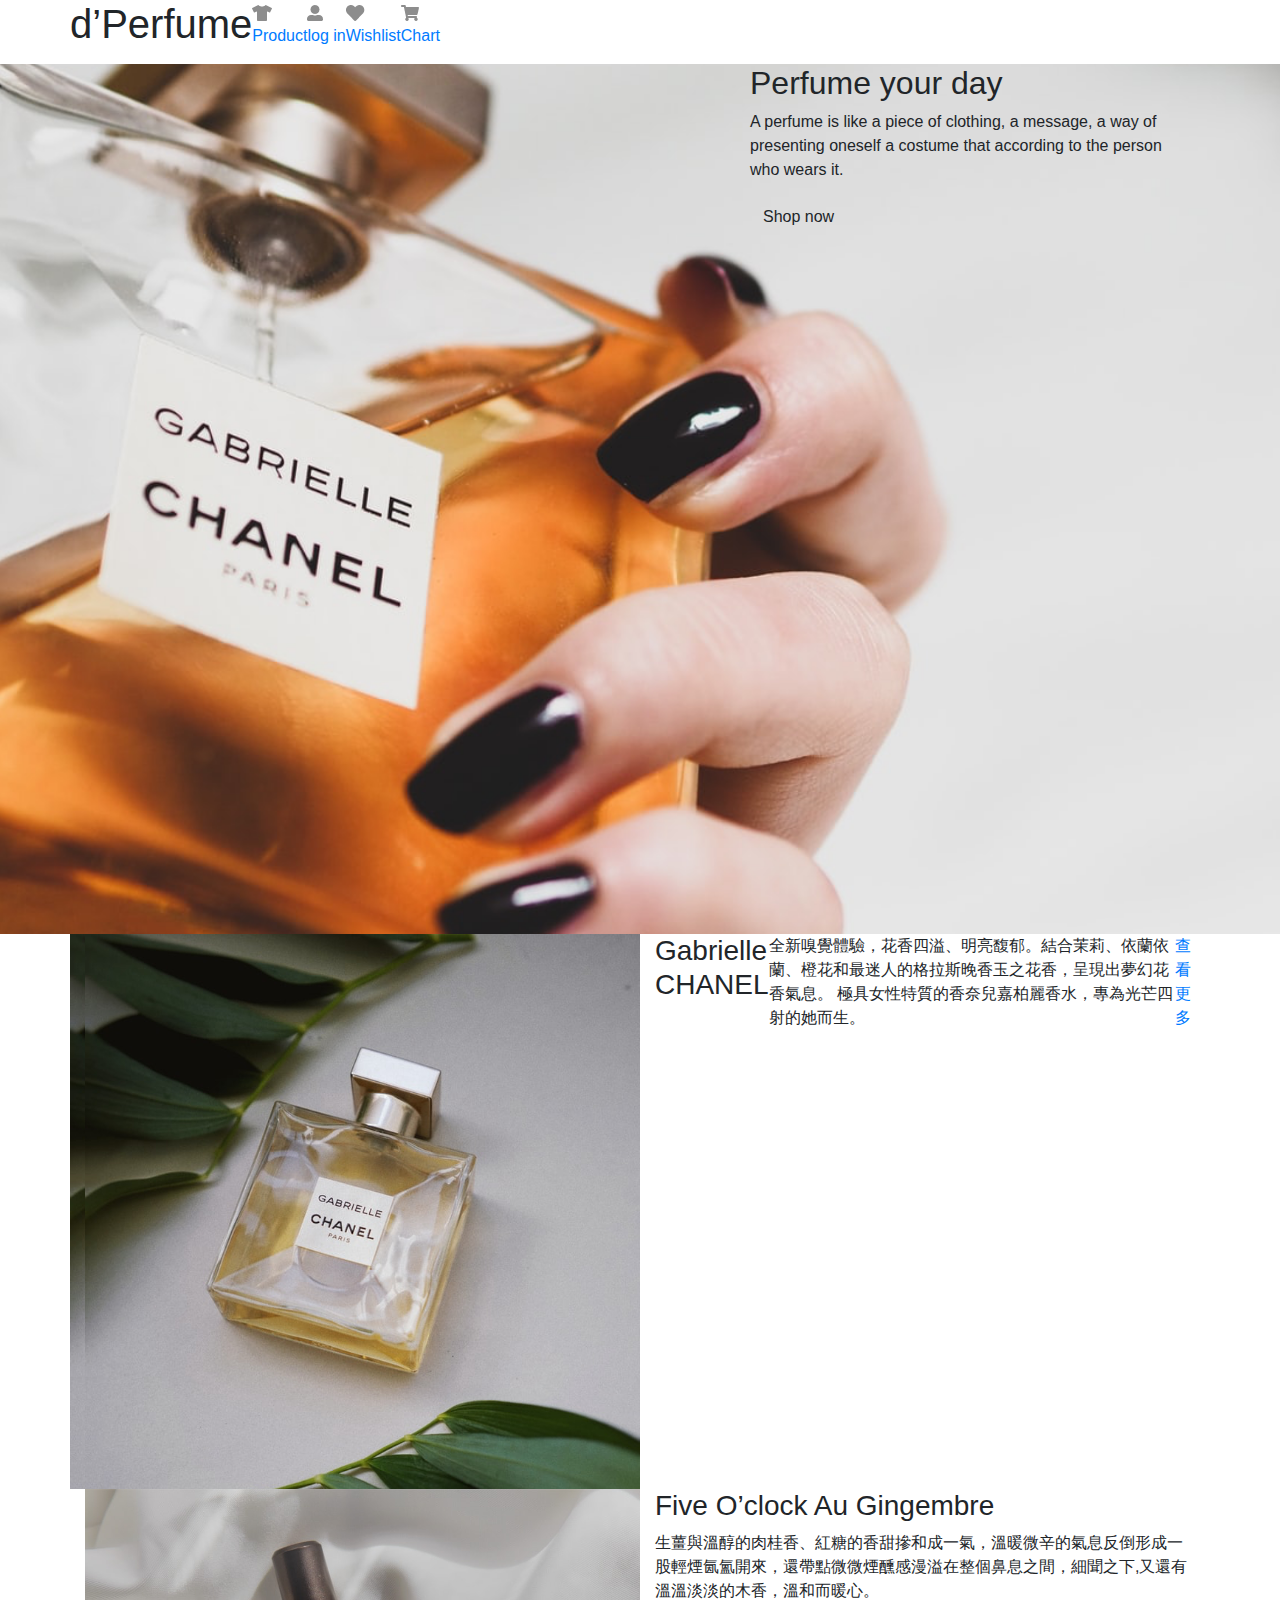
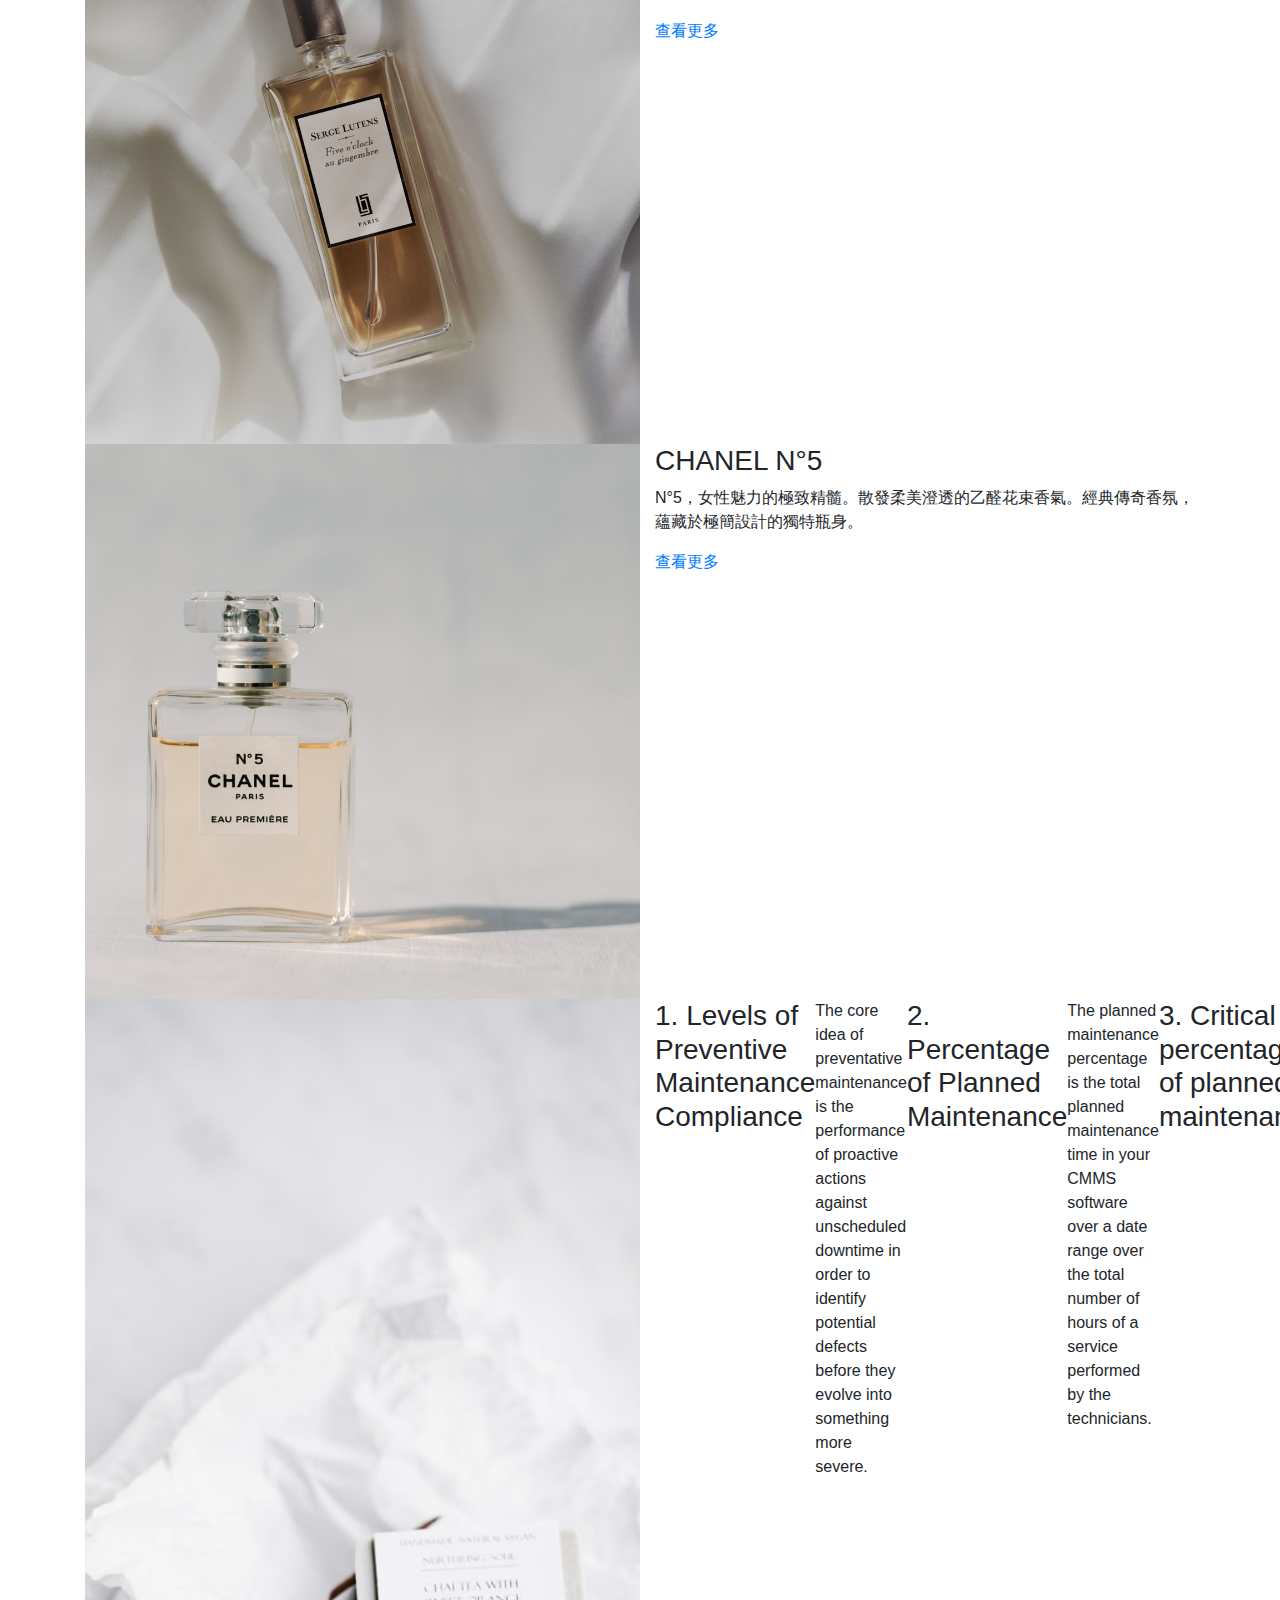
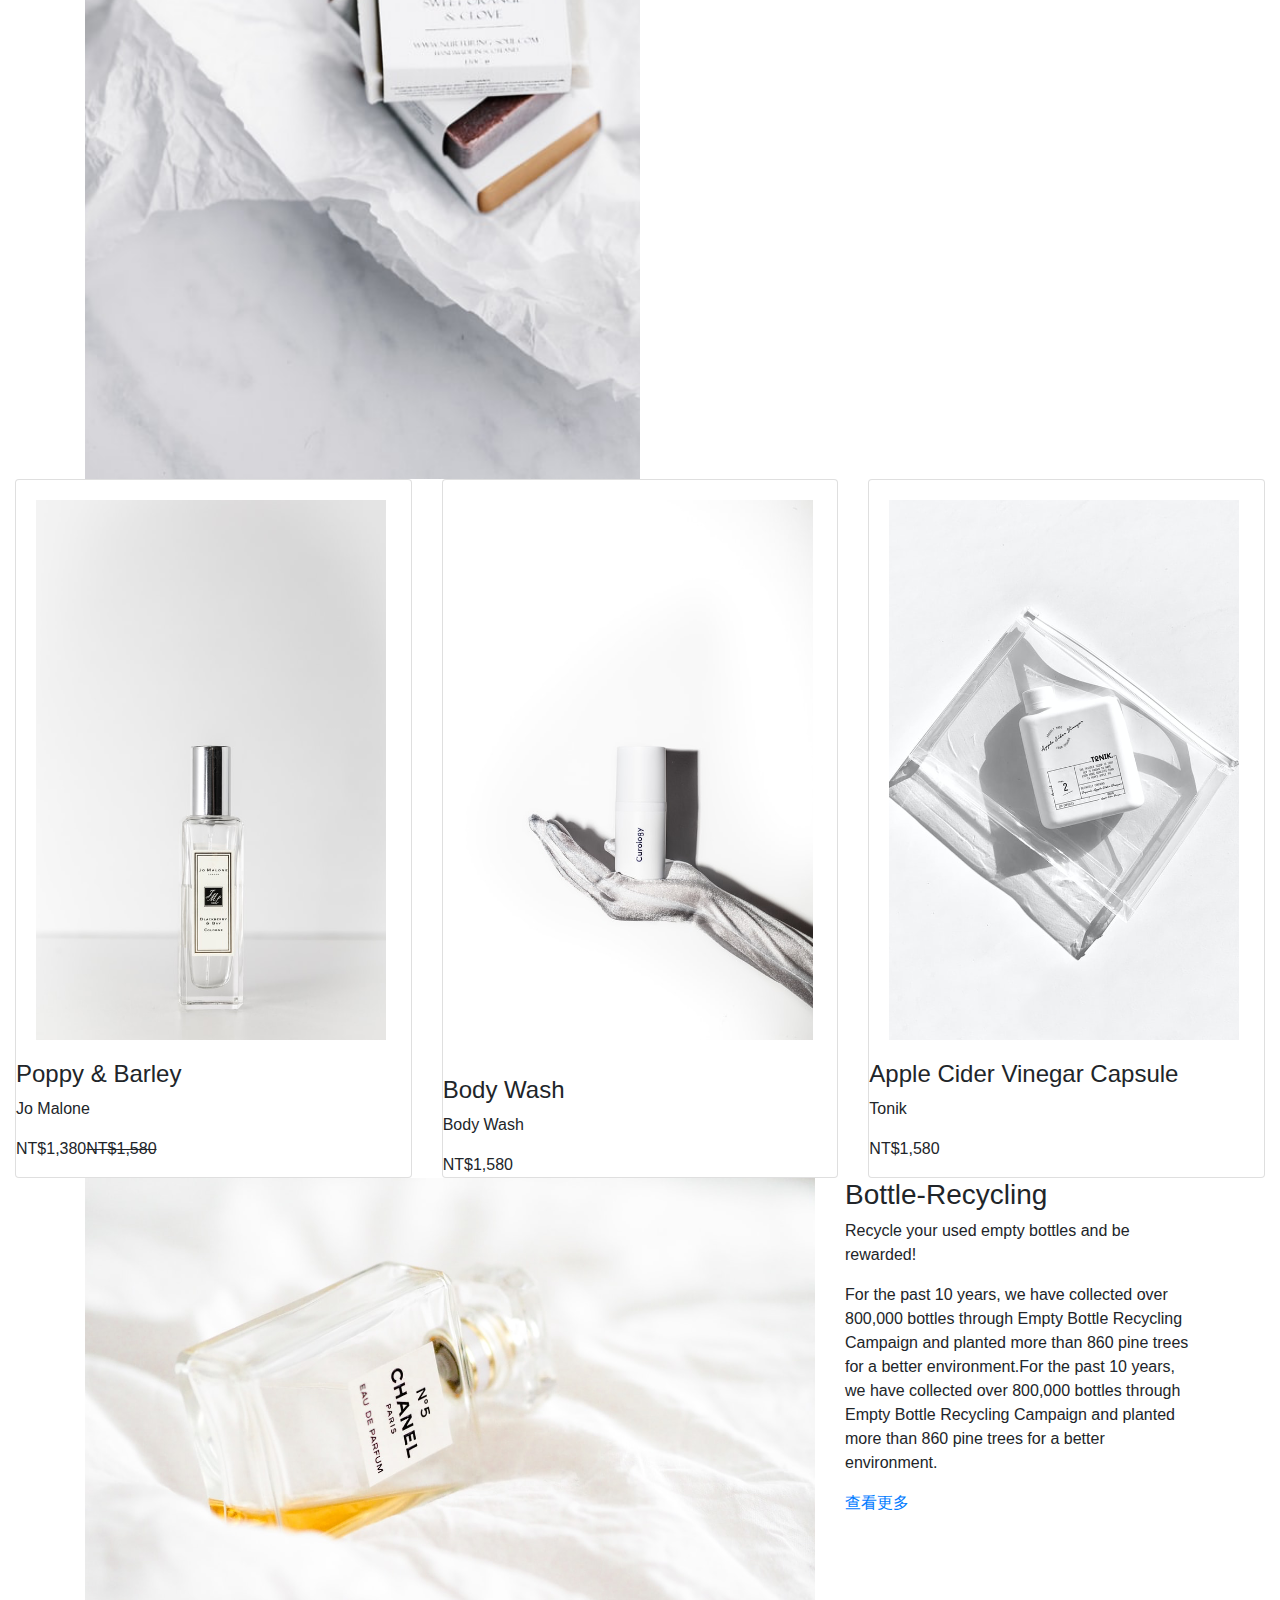
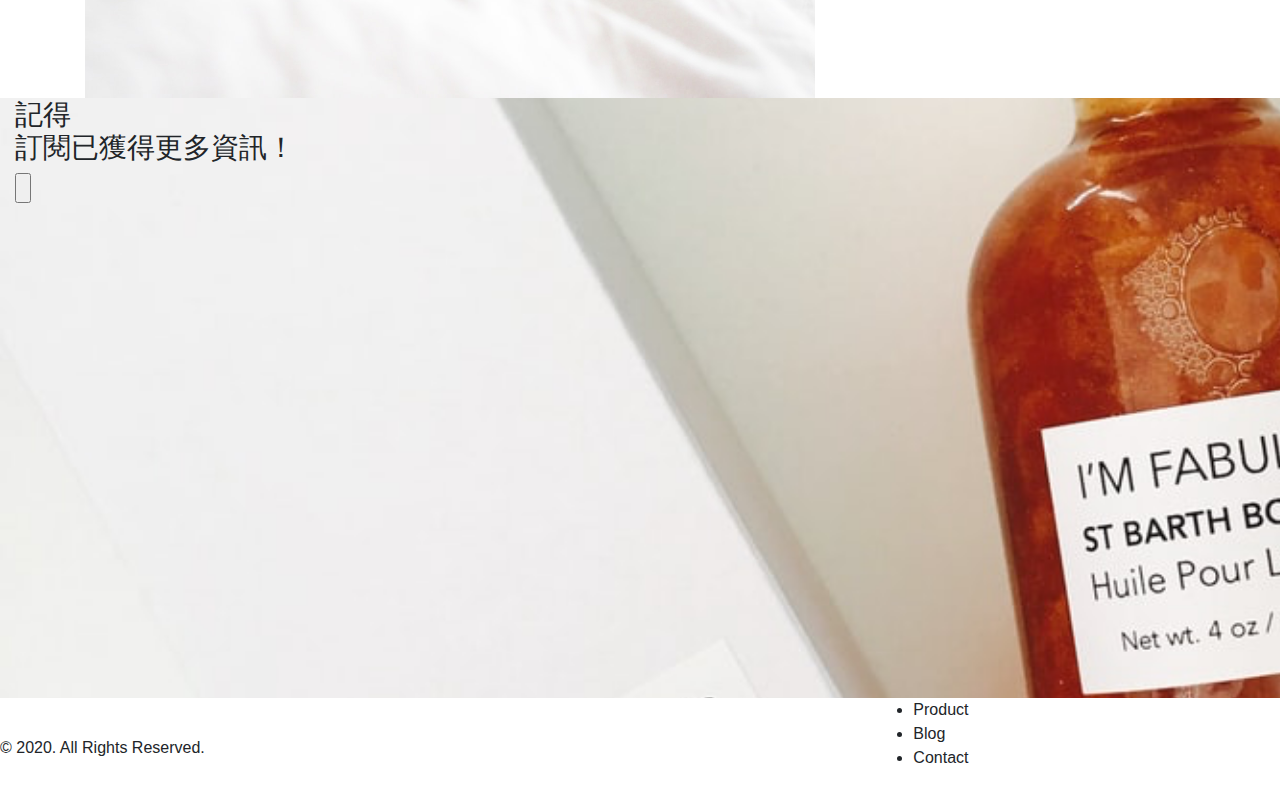
==== index.html @ 99728e0d "hi" ====
<!DOCTYPE html>
<html lang="en">

<head>
    <meta charset="UTF-8">
    <meta name="viewport" content="width=device width, initial-scale=1.0">
    <title>香水首頁</title>
    <link rel="stylesheet" href="all.css">
</head>

<body>
    <div class="container header">
        <div class="row">
            <div class="header">
                <h1 a href="index.html">d’Perfume</a>
                </h1>
            </div>
            <ul class="nav">
                <li class="item1 nav-items">
                    <a href="#" class=""><img src="image/layout/tshirt.png" alt="產品">
                        <p>Product</p>
                    </a>
                </li>
                <li class="item2 nav-items">
                    <a href="#" class=""><img src="image/layout/user-alt.png" alt="登入">
                        <p>log in</p>
                    </a>
                </li>
                <li class="item3 nav-items">
                    <a href="#" class=""><img src="image/layout/heart.png" alt="喜愛清單">
                        <p>Wishlist</p>
                    </a>
                </li>
                <li class="item4 nav-items">
                    <a href="#" class=""><img src="image/layout/shopping-cart.png" alt="購物車">
                        <p>Chart</p>
                    </a>
                </li>
            </ul>

        </div>
    </div>
    <div class="banner">
        <div class="container">
            <div class="row justify-content-end">
                <div class="col-12 col-md-5">
                    <h2>Perfume your day</h2>
                    <p>A perfume is like a piece of clothing, a message, a way of presenting oneself a costume that according to the person who wears it.</p>
                    <a href="#">
                        <button type="button" class="btn btn-outline-white">Shop now</button>
                    </a>
                </div>
            </div>
        </div>
    </div>
    <div class="container product">
        <div class="row">
            <div class="product1 col-12 col-md-6">
                <img src="image/product/photo-1563170351-be82bc888aa4.png" alt="product1">
            </div>
            <div class="col-12 col-md-6 d-flex">
                <h3>Gabrielle CHANEL</h3>
                <p>全新嗅覺體驗，花香四溢、明亮馥郁。結合茉莉、依蘭依蘭、橙花和最迷人的格拉斯晚香玉之花香，呈現出夢幻花香氣息。 極具女性特質的香奈兒嘉柏麗香水，專為光芒四射的她而生。</p>
                <a href="">查看更多</a>
            </div>
        </div>
        <div class="row">
            <div class="product2 col-12 col-md-6">
                <img src="image/product/photo-1584435731369-1e74c4e9385e.png" alt="">
            </div>
            <div class="col-12 col-md-6">
                <h3>Five O’clock Au Gingembre</h3>
                <p>生薑與溫醇的肉桂香、紅糖的香甜摻和成一氣，溫暖微辛的氣息反倒形成一股輕煙氤氳開來，還帶點微微煙醺感漫溢在整個鼻息之間，細聞之下,又還有溫溫淡淡的木香，溫和而暖心。</p>
                <a href="">查看更多</a>
            </div>
            <div class="product3 col-12 col-md-6 d-flex">
                <img src="image/product/photo-1585120040315-2241b774ad0f.png" alt="">
            </div>
            <div class="col-12 col-md-6">
                <h3>CHANEL N°5</h3>
                <p>N°5，女性魅力的極致精髓。散發柔美澄透的乙醛花束香氣。經典傳奇香氛，蘊藏於極簡設計的獨特瓶身。</p>
                <a href="">查看更多</a>
            </div>
            <div class="product4 col-12 col-md-6">
                <img src="image/product/photo-1542038382126-77ae2819338d.png" alt="">
            </div>
            <div class="col-12 col-md-6 d-flex ">
                <h3>1. Levels of Preventive Maintenance Compliance</h3>
                <p>The core idea of preventative maintenance is the performance of proactive actions against unscheduled downtime in order to identify potential defects before they evolve into something more severe.</p>
                <h3>2. Percentage of Planned Maintenance</h3>
                <p>The planned maintenance percentage is the total planned maintenance time in your CMMS software over a date range over the total number of hours of a service performed by the technicians.</p>
                <h3>3. Critical percentage of planned maintenance</h3>
                <p>Calculating the critical percentage of planned maintenance will help you prioritize the most important operations that should be performed immediately.</p>
                <a href="">Plan a free online training</a>
            </div>
        </div>
    </div>
    <div class="container-fluid bg-gray">
        <div class="card-deck">
            <div class="card">
                <div class="card-body">
                    <img src="image/product/photo-1530630458144-014709e10016.png" alt="">
                </div>
                <div class="card-text">
                    <h4>Poppy & Barley</h4>
                    <p>Jo Malone</p>
                    <div class="d-flex card-price">
                        <p>NT$1,380</p>
                        <del>NT$1,580</del>
                    </div>
                </div>
            </div>
            <div class="card">
                <div class="card-body">
                    <img src="image/product/photo-1556228720-da4e85f25e15.png" alt="">
                </div>
                <div class="card-text">
                    <h4>Body Wash</h4>
                    <p>Body Wash</p>
                    <div class="card-price">
                        <div class="p">NT$1,580</div>
                    </div>
                </div>
            </div>
            <div class="card">
                <div class="card-body">
                    <img src="image/product/photo-1559264730-1533a6ec0433.png" alt="">
                </div>
                <div class="card-text">
                    <h4>Apple Cider Vinegar Capsule</h4>
                    <p>Tonik</p>
                    <div class="card-price">
                        <p>NT$1,580</p>
                    </div>
                </div>
            </div>
        </div>
    </div>
    <div class="container">
        <div class="row">
            <div class="col-12 col-md-8">
                <img src="image/product/photo-1594913615593-e4b8c44625be.png" alt="">
            </div>
            <div class="col-12 col-md-4">
                <h3>Bottle-Recycling</h3>
                <p>Recycle your used empty bottles and be rewarded!</p>
                <p>For the past 10 years, we have collected over 800,000 bottles through Empty Bottle Recycling Campaign and planted more than 860 pine trees for a better environment.For the past 10 years, we have collected over 800,000 bottles through Empty
                    Bottle Recycling Campaign and planted more than 860 pine trees for a better environment.</p>
                <a href="">查看更多</a>
            </div>
        </div>
    </div>
    <div class="footer">
        <div class="container-fluid footer-subscribe">
            <div class="row">
                <div class="col-12 col-lg-4">
                    <h3>
                        記得<br>訂閱已獲得更多資訊！
                    </h3>
                    <div class="input-email">
                        <input type="button" value="">
                    </div>
                </div>
            </div>
        </div>
        <div class="contianer-fluid">
            <div class="row">
                <div class="col-12 col-md-8">
                    <a href="index.html">
                        <img src="image/layout/d’Perfumew.png" alt="footer-logo">
                    </a>
                    <p>© 2020. All Rights Reserved.</p>
                </div>
                <div class="col-12 col-md-4">
                    <ul>
                        <li>Product</li>
                        <li>Blog</li>
                        <li>Contact</li>
                    </ul>
                </div>
            </div>
        </div>
    </div>
</body>

</html>
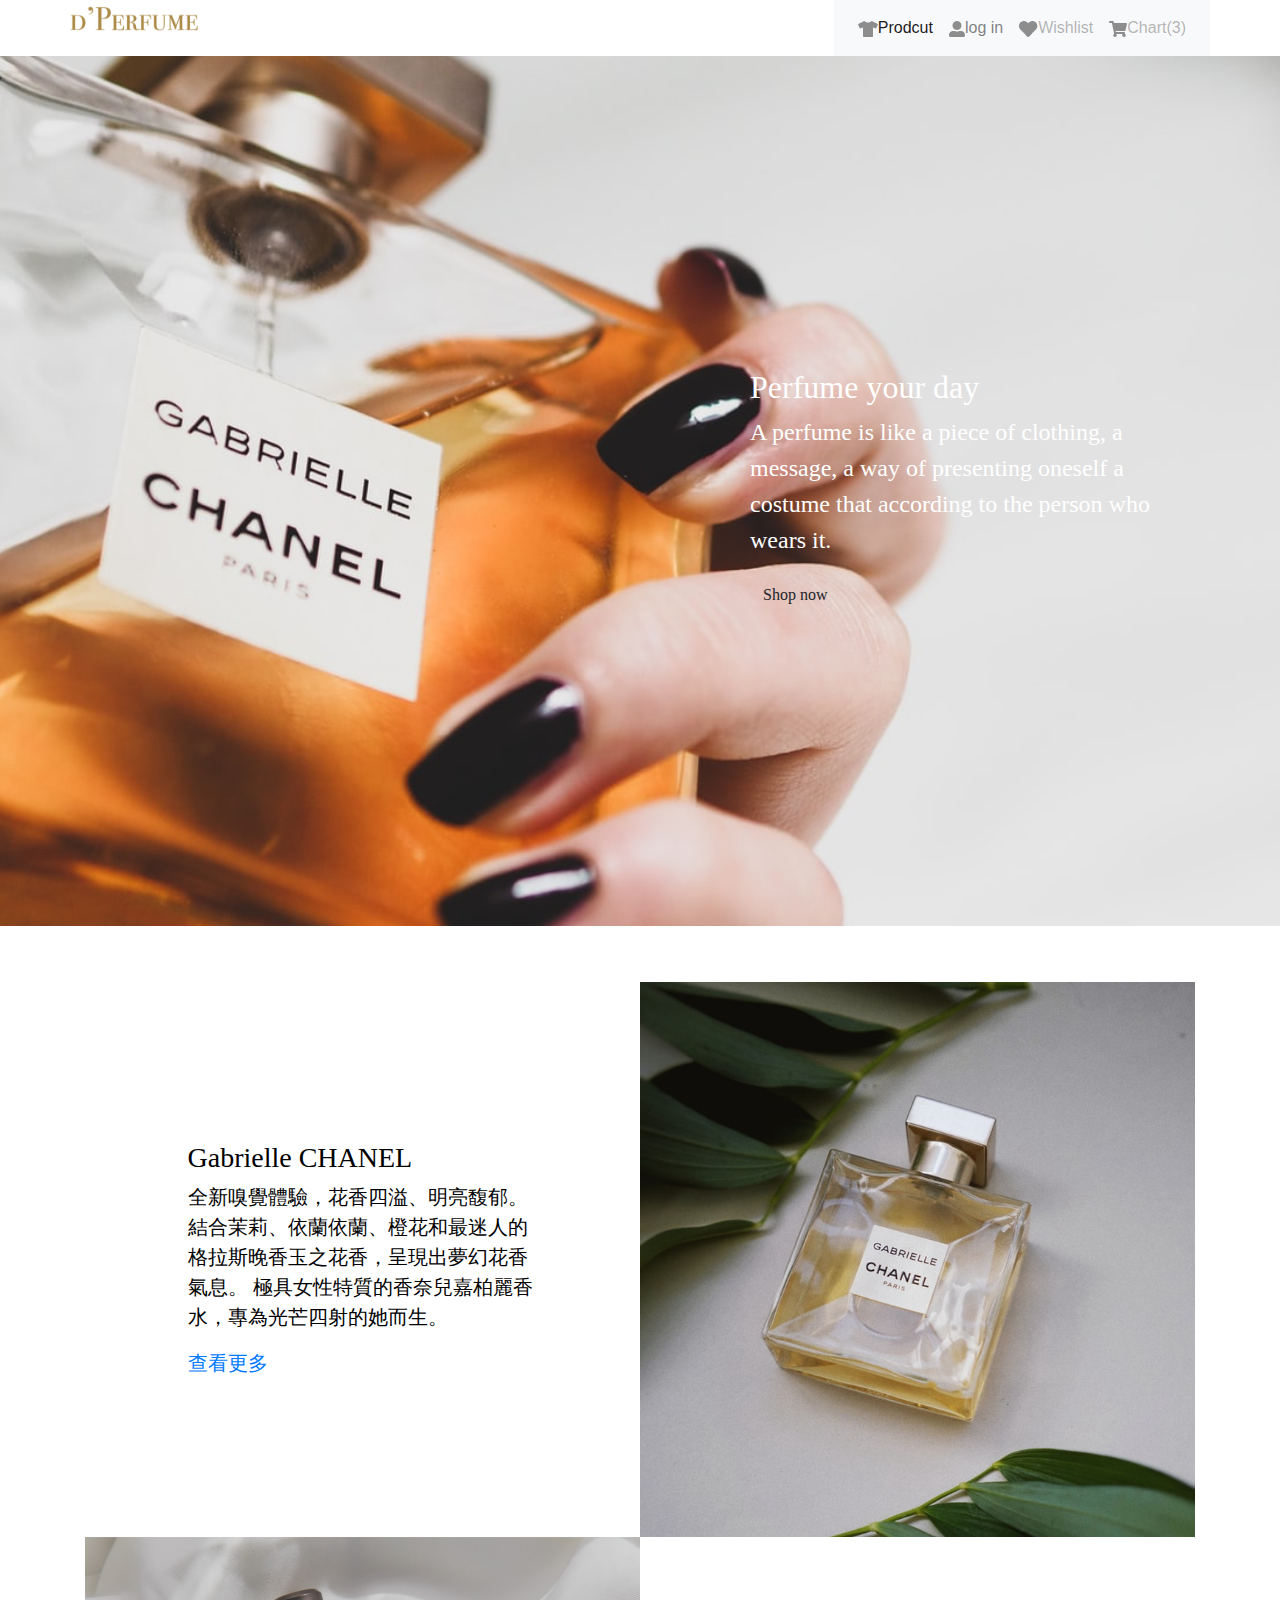
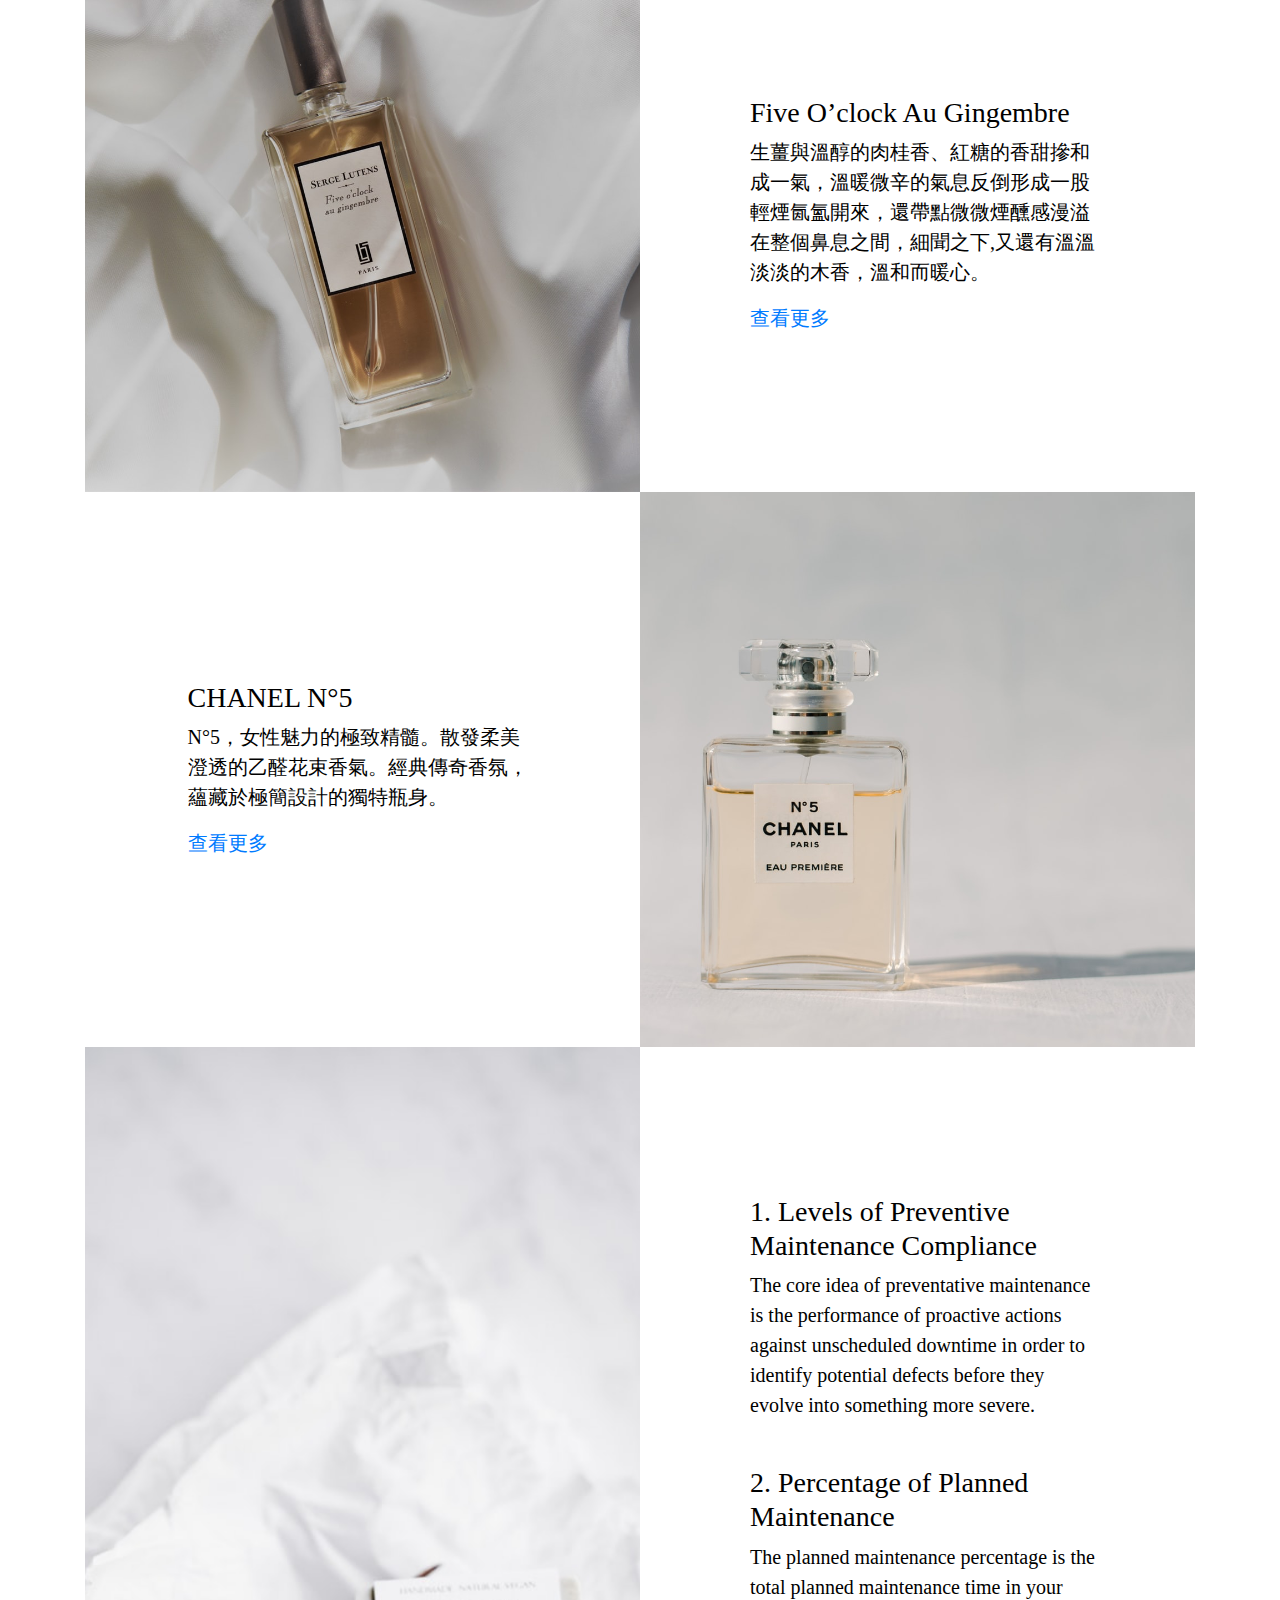
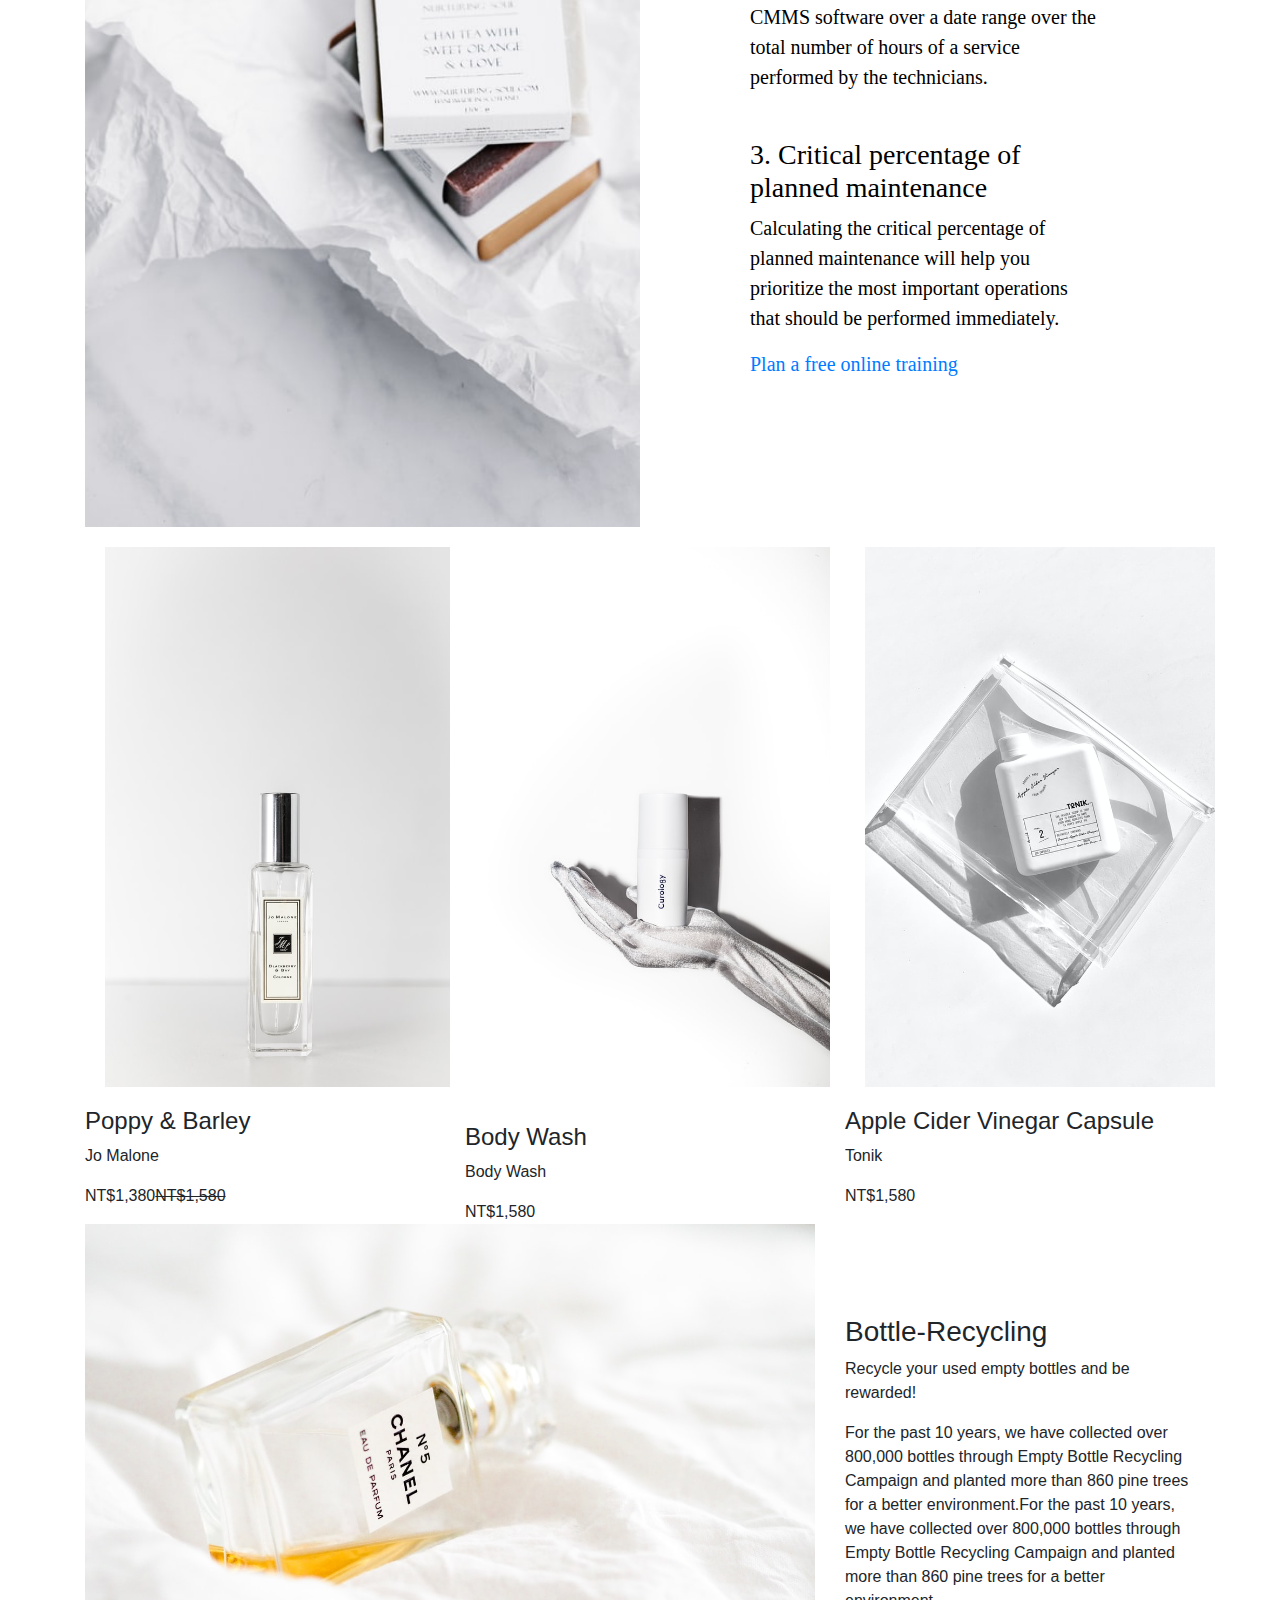
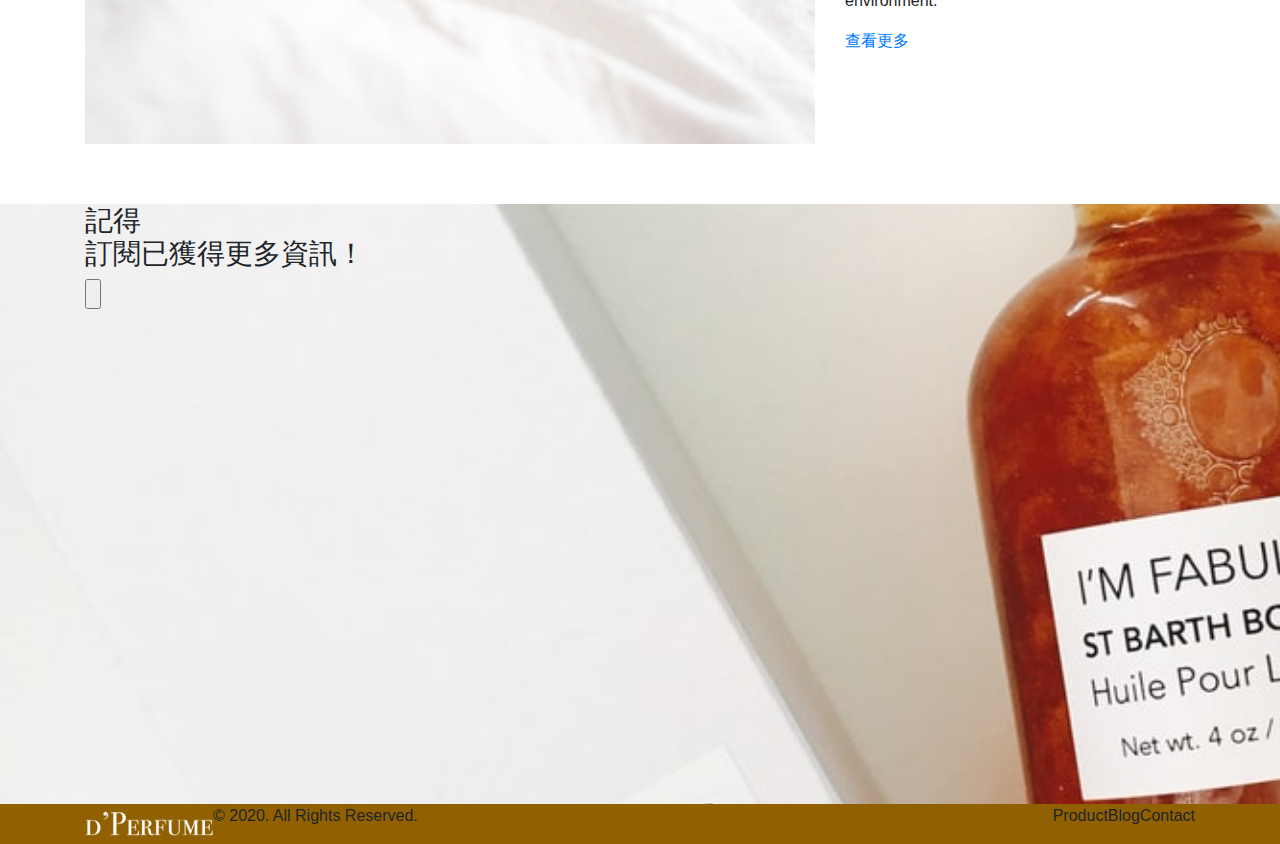
==== commit 037ce1c0: "hi" ====
--- a/index.html
+++ b/index.html
@@ -5,45 +5,44 @@
     <meta charset="UTF-8">
     <meta name="viewport" content="width=device width, initial-scale=1.0">
     <title>香水首頁</title>
-    <link rel="stylesheet" href="all.css">
+    <link rel="stylesheet" href="all1.css">
 </head>
 
 <body>
-    <div class="container header">
-        <div class="row">
-            <div class="header">
-                <h1 a href="index.html">d’Perfume</a>
-                </h1>
-            </div>
-            <ul class="nav">
-                <li class="item1 nav-items">
-                    <a href="#" class=""><img src="image/layout/tshirt.png" alt="產品">
-                        <p>Product</p>
-                    </a>
-                </li>
-                <li class="item2 nav-items">
-                    <a href="#" class=""><img src="image/layout/user-alt.png" alt="登入">
-                        <p>log in</p>
-                    </a>
-                </li>
-                <li class="item3 nav-items">
-                    <a href="#" class=""><img src="image/layout/heart.png" alt="喜愛清單">
-                        <p>Wishlist</p>
-                    </a>
-                </li>
-                <li class="item4 nav-items">
-                    <a href="#" class=""><img src="image/layout/shopping-cart.png" alt="購物車">
-                        <p>Chart</p>
-                    </a>
-                </li>
-            </ul>
-
-        </div>
-    </div>
-    <div class="banner">
-        <div class="container">
-            <div class="row justify-content-end">
-                <div class="col-12 col-md-5">
+    <div class="container">
+        <div class="row d-flex justify-content-between ">
+            <div class="header-logo ">
+                <a href="index.html"><img src="image/layout/d’Perfume.png" alt=""></a>
+            </div>
+            <nav class="navbar navbar-expand-lg navbar-light bg-light">
+                <button class="navbar-toggler" type="button" data-toggle="collapse" data-target="#navbarTogglerDemo01" aria-controls="navbarTogglerDemo01" aria-expanded="false" aria-label="Toggle navigation">
+                  <span class="navbar-toggler-icon"></span>
+                </button>
+                <div class="collapse navbar-collapse" id="navbarTogglerDemo01">
+                    <ul class="navbar-nav mr-auto mt-2 mt-lg-0">
+                        <li class="nav-item active">
+                            <a class="nav-link" href="#"><img src="image/layout/tshirt.png" alt="">Prodcut<span class="sr-only">(current)</span></a>
+                        </li>
+                        <li class="nav-item">
+                            <a class="nav-link" href="#"><img src="image/layout/user-alt.png" alt="">log in</a>
+                        </li>
+                        <li class="nav-item">
+                            <a class="nav-link disabled" href="#"><img src="image/layout/heart.png" alt="">Wishlist</a>
+                        </li>
+                        <li class="nav-item">
+                            <a class="nav-link disabled" href="#"><img src="image/layout/shopping-cart.png" alt="">Chart(3)</a>
+                        </li>
+                    </ul>
+                </div>
+            </nav>
+        </div>
+    </div>
+
+
+    <div class="banner d-flex align-items-center">
+        <div class="container ">
+            <div class="row banner-row">
+                <div class="col-12 col-lg-5 banner-context">
                     <h2>Perfume your day</h2>
                     <p>A perfume is like a piece of clothing, a message, a way of presenting oneself a costume that according to the person who wears it.</p>
                     <a href="#">
@@ -54,129 +53,158 @@
         </div>
     </div>
     <div class="container product">
-        <div class="row">
-            <div class="product1 col-12 col-md-6">
+        <div class="row flex-md-row-reverse no-gutters">
+            <div class="col-12 col-md-6">
                 <img src="image/product/photo-1563170351-be82bc888aa4.png" alt="product1">
             </div>
-            <div class="col-12 col-md-6 d-flex">
-                <h3>Gabrielle CHANEL</h3>
-                <p>全新嗅覺體驗，花香四溢、明亮馥郁。結合茉莉、依蘭依蘭、橙花和最迷人的格拉斯晚香玉之花香，呈現出夢幻花香氣息。 極具女性特質的香奈兒嘉柏麗香水，專為光芒四射的她而生。</p>
-                <a href="">查看更多</a>
+            <div class="col-12 col-md-6 d-flex align-items-center justify-content-center">
+                <div class="product-text">
+                    <h3>Gabrielle CHANEL</h3>
+                    <p>全新嗅覺體驗，花香四溢、明亮馥郁。結合茉莉、依蘭依蘭、橙花和最迷人的格拉斯晚香玉之花香，呈現出夢幻花香氣息。 極具女性特質的香奈兒嘉柏麗香水，專為光芒四射的她而生。</p>
+                    <a href="">查看更多</a>
+                </div>
             </div>
         </div>
         <div class="row">
             <div class="product2 col-12 col-md-6">
                 <img src="image/product/photo-1584435731369-1e74c4e9385e.png" alt="">
             </div>
-            <div class="col-12 col-md-6">
-                <h3>Five O’clock Au Gingembre</h3>
-                <p>生薑與溫醇的肉桂香、紅糖的香甜摻和成一氣，溫暖微辛的氣息反倒形成一股輕煙氤氳開來，還帶點微微煙醺感漫溢在整個鼻息之間，細聞之下,又還有溫溫淡淡的木香，溫和而暖心。</p>
-                <a href="">查看更多</a>
-            </div>
-            <div class="product3 col-12 col-md-6 d-flex">
+            <div class="col-12 col-md-6 d-flex align-items-center justify-content-center">
+                <div class="product-text">
+                    <h3>Five O’clock Au Gingembre</h3>
+                    <p>生薑與溫醇的肉桂香、紅糖的香甜摻和成一氣，溫暖微辛的氣息反倒形成一股輕煙氤氳開來，還帶點微微煙醺感漫溢在整個鼻息之間，細聞之下,又還有溫溫淡淡的木香，溫和而暖心。</p>
+                    <a href="">查看更多</a>
+                </div>
+            </div>
+        </div>
+        <div class="row flex-md-row-reverse no-gutters">
+            <div class="product3 col-12 col-md-6 ">
                 <img src="image/product/photo-1585120040315-2241b774ad0f.png" alt="">
             </div>
-            <div class="col-12 col-md-6">
-                <h3>CHANEL N°5</h3>
-                <p>N°5，女性魅力的極致精髓。散發柔美澄透的乙醛花束香氣。經典傳奇香氛，蘊藏於極簡設計的獨特瓶身。</p>
-                <a href="">查看更多</a>
-            </div>
+            <div class="col-12 col-md-6 d-flex align-items-center justify-content-center">
+                <div class="product-text">
+                    <h3>CHANEL N°5</h3>
+                    <p>N°5，女性魅力的極致精髓。散發柔美澄透的乙醛花束香氣。經典傳奇香氛，蘊藏於極簡設計的獨特瓶身。</p>
+                    <a href="">查看更多</a>
+                </div>
+            </div>
+        </div>
+        <div class="row">
             <div class="product4 col-12 col-md-6">
                 <img src="image/product/photo-1542038382126-77ae2819338d.png" alt="">
             </div>
-            <div class="col-12 col-md-6 d-flex ">
-                <h3>1. Levels of Preventive Maintenance Compliance</h3>
-                <p>The core idea of preventative maintenance is the performance of proactive actions against unscheduled downtime in order to identify potential defects before they evolve into something more severe.</p>
-                <h3>2. Percentage of Planned Maintenance</h3>
-                <p>The planned maintenance percentage is the total planned maintenance time in your CMMS software over a date range over the total number of hours of a service performed by the technicians.</p>
-                <h3>3. Critical percentage of planned maintenance</h3>
-                <p>Calculating the critical percentage of planned maintenance will help you prioritize the most important operations that should be performed immediately.</p>
-                <a href="">Plan a free online training</a>
-            </div>
-        </div>
-    </div>
-    <div class="container-fluid bg-gray">
-        <div class="card-deck">
-            <div class="card">
-                <div class="card-body">
-                    <img src="image/product/photo-1530630458144-014709e10016.png" alt="">
-                </div>
-                <div class="card-text">
-                    <h4>Poppy & Barley</h4>
-                    <p>Jo Malone</p>
-                    <div class="d-flex card-price">
-                        <p>NT$1,380</p>
-                        <del>NT$1,580</del>
-                    </div>
-                </div>
-            </div>
-            <div class="card">
-                <div class="card-body">
-                    <img src="image/product/photo-1556228720-da4e85f25e15.png" alt="">
-                </div>
-                <div class="card-text">
-                    <h4>Body Wash</h4>
-                    <p>Body Wash</p>
-                    <div class="card-price">
-                        <div class="p">NT$1,580</div>
-                    </div>
-                </div>
-            </div>
-            <div class="card">
-                <div class="card-body">
-                    <img src="image/product/photo-1559264730-1533a6ec0433.png" alt="">
-                </div>
-                <div class="card-text">
-                    <h4>Apple Cider Vinegar Capsule</h4>
-                    <p>Tonik</p>
-                    <div class="card-price">
-                        <p>NT$1,580</p>
-                    </div>
-                </div>
-            </div>
-        </div>
-    </div>
-    <div class="container">
+            <div class="col-12 col-md-6 d-flex justify-content-center align-items-center ">
+                <div class="product-text ">
+                    <h3>1. Levels of Preventive Maintenance Compliance</h3>
+                    <p>The core idea of preventative maintenance is the performance of proactive actions against unscheduled downtime in order to identify potential defects before they evolve into something more severe.</p>
+                    <br>
+                    <h3>2. Percentage of Planned Maintenance</h3>
+                    <p>The planned maintenance percentage is the total planned maintenance time in your CMMS software over a date range over the total number of hours of a service performed by the technicians.</p>
+                    <br>
+                    <h3>3. Critical percentage of planned maintenance</h3>
+                    <p>Calculating the critical percentage of planned maintenance will help you prioritize the most important operations that should be performed immediately.</p>
+                    <a href="">Plan a free online training</a>
+                </div>
+            </div>
+        </div>
+    </div>
+    </div>
+    <div class="container-fluid bg-gray ">
+        <div class="container">
+            <div class="row ">
+                <div class="card col-12 col-md-4">
+                    <div class="card-body ">
+                        <img src="image/product/photo-1530630458144-014709e10016.png" alt="">
+                    </div>
+                    <div class="card-text">
+                        <h4>Poppy &amp; Barley</h4>
+                        <p>Jo Malone</p>
+                        <div class="d-flex card-price">
+                            <p>NT$1,380</p>
+                            <del>NT$1,580</del>
+                        </div>
+                    </div>
+                </div>
+                <div class="card col-12 col-md-4">
+                    <div class="card-body">
+                        <img src="image/product/photo-1556228720-da4e85f25e15.png" alt="">
+                    </div>
+                    <div class="card-text">
+                        <h4>Body Wash</h4>
+                        <p>Body Wash</p>
+                        <div class="card-price">
+                            <div class="p">NT$1,580</div>
+                        </div>
+                    </div>
+                </div>
+                <div class="card col-12 col-md-4">
+                    <div class="card-body">
+                        <img src="image/product/photo-1559264730-1533a6ec0433.png" alt="">
+                    </div>
+                    <div class="card-text">
+                        <h4>Apple Cider Vinegar Capsule</h4>
+                        <p>Tonik</p>
+                        <div class="card-price">
+                            <p>NT$1,580</p>
+                        </div>
+                    </div>
+                </div>
+            </div>
+        </div>
+    </div>
+    <div class="container pb-60px">
         <div class="row">
             <div class="col-12 col-md-8">
                 <img src="image/product/photo-1594913615593-e4b8c44625be.png" alt="">
             </div>
-            <div class="col-12 col-md-4">
-                <h3>Bottle-Recycling</h3>
-                <p>Recycle your used empty bottles and be rewarded!</p>
-                <p>For the past 10 years, we have collected over 800,000 bottles through Empty Bottle Recycling Campaign and planted more than 860 pine trees for a better environment.For the past 10 years, we have collected over 800,000 bottles through Empty
-                    Bottle Recycling Campaign and planted more than 860 pine trees for a better environment.</p>
-                <a href="">查看更多</a>
-            </div>
-        </div>
-    </div>
-    <div class="footer">
+            <div class="col-12 col-md-4 d-flex align-items-center justify-content-center">
+                <div>
+                    <h3>Bottle-Recycling</h3>
+                    <p>Recycle your used empty bottles and be rewarded!</p>
+                    <p>For the past 10 years, we have collected over 800,000 bottles through Empty Bottle Recycling Campaign and planted more than 860 pine trees for a better environment.For the past 10 years, we have collected over 800,000 bottles through
+                        Empty Bottle Recycling Campaign and planted more than 860 pine trees for a better environment.</p>
+                    <a href="">查看更多</a>
+                </div>
+            </div>
+        </div>
+    </div>
+    <div class="footer ">
         <div class="container-fluid footer-subscribe">
-            <div class="row">
-                <div class="col-12 col-lg-4">
-                    <h3>
-                        記得<br>訂閱已獲得更多資訊！
-                    </h3>
-                    <div class="input-email">
-                        <input type="button" value="">
-                    </div>
-                </div>
-            </div>
-        </div>
-        <div class="contianer-fluid">
-            <div class="row">
-                <div class="col-12 col-md-8">
-                    <a href="index.html">
-                        <img src="image/layout/d’Perfumew.png" alt="footer-logo">
-                    </a>
-                    <p>© 2020. All Rights Reserved.</p>
-                </div>
-                <div class="col-12 col-md-4">
-                    <ul>
-                        <li>Product</li>
-                        <li>Blog</li>
-                        <li>Contact</li>
-                    </ul>
+            <div class="container">
+                <div class="row subscribe ">
+                    <div class="col-12 col-md-4 ">
+                        <div>
+                            <h3>
+                                記得<br>訂閱已獲得更多資訊！
+                            </h3>
+                            <div class="input-email">
+                                <input type="button" value="">
+                            </div>
+                        </div>
+                    </div>
+                </div>
+            </div>
+        </div>
+        <div class="container-fluid bg-primary">
+            <div class="container">
+                <div class="row ">
+                    <div class="col-12 col-md-6 d-flex align-items-center ">
+                        <div>
+                            <a href="index.html">
+                                <img src="image/layout/d’Perfumew.png" alt="footer-logo">
+                            </a>
+                        </div>
+                        <div>
+                            <p>© 2020. All Rights Reserved.</p>
+                        </div>
+                    </div>
+                    <div class="col-12 col-md-6 d-flex justify-content-lg-end">
+                        <ul class="footer-info d-flex">
+                            <li>Product</li>
+                            <li>Blog</li>
+                            <li>Contact</li>
+                        </ul>
+                    </div>
                 </div>
             </div>
         </div>
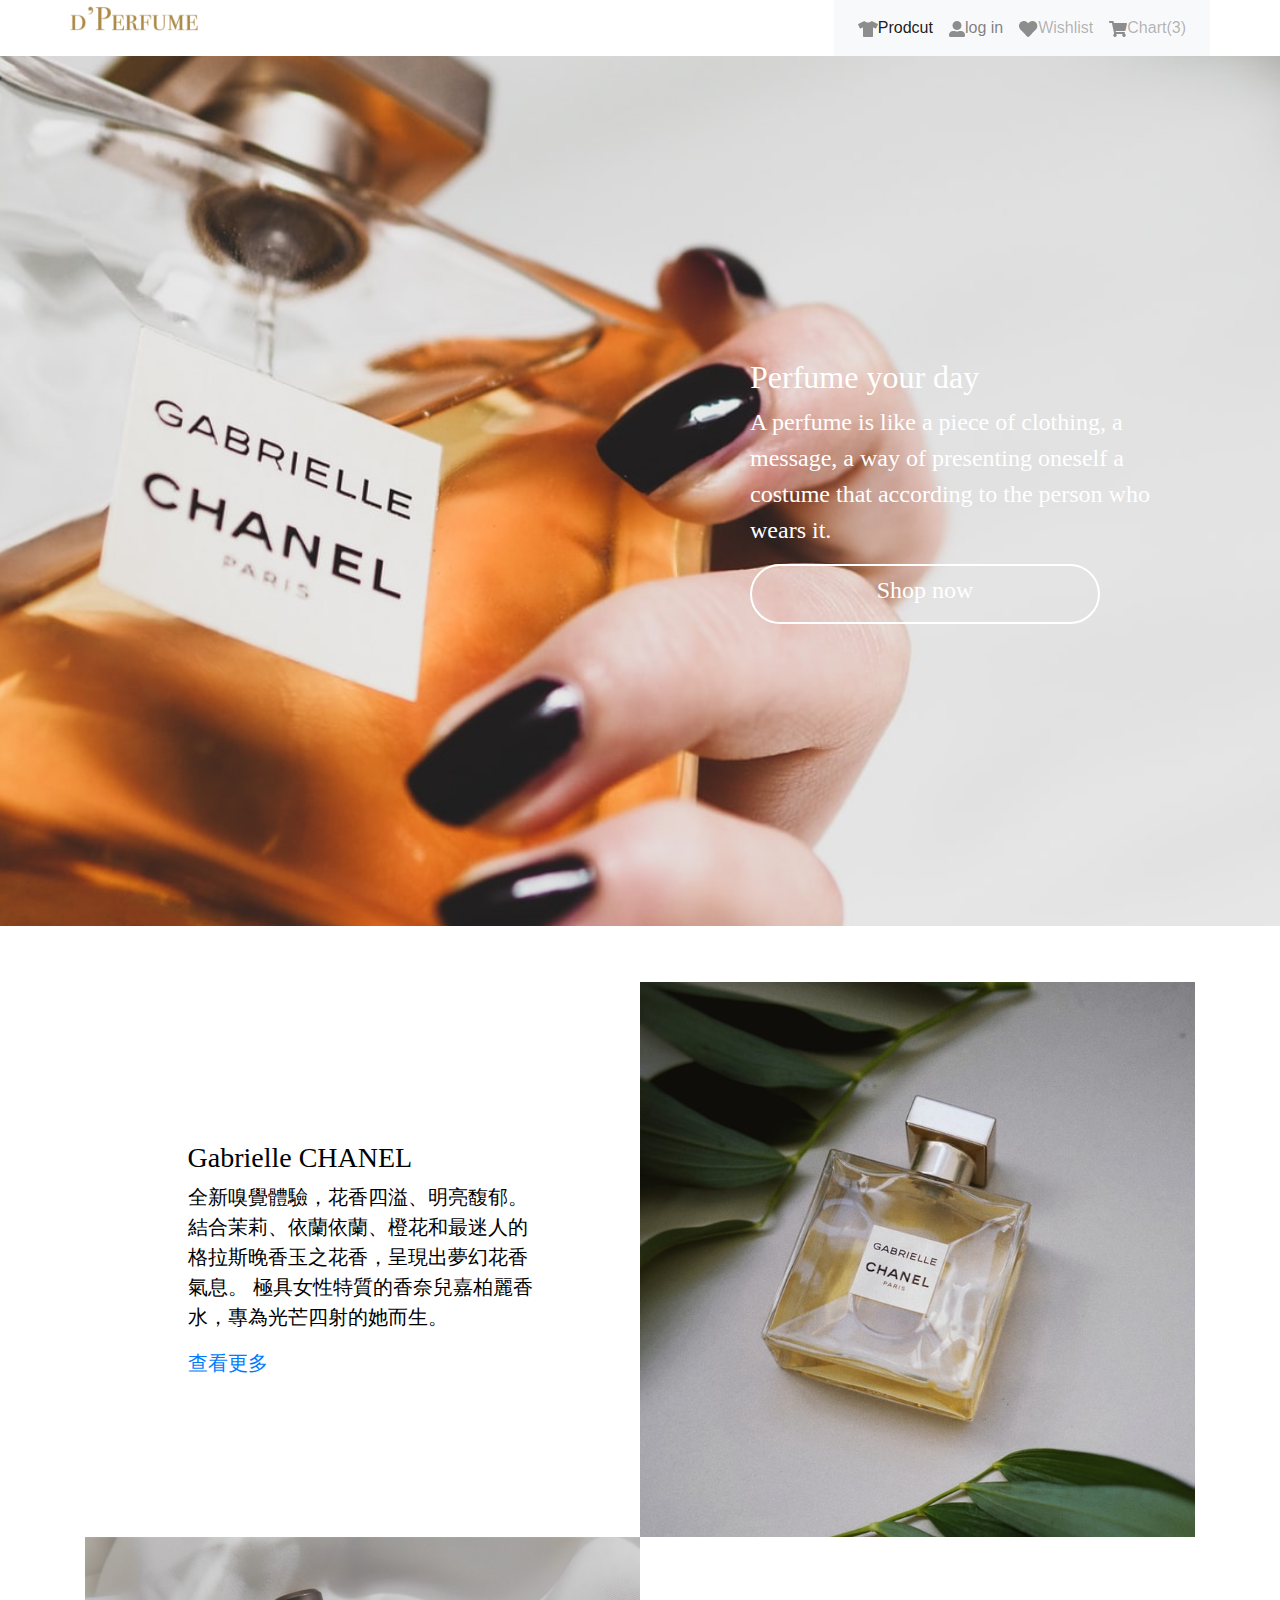
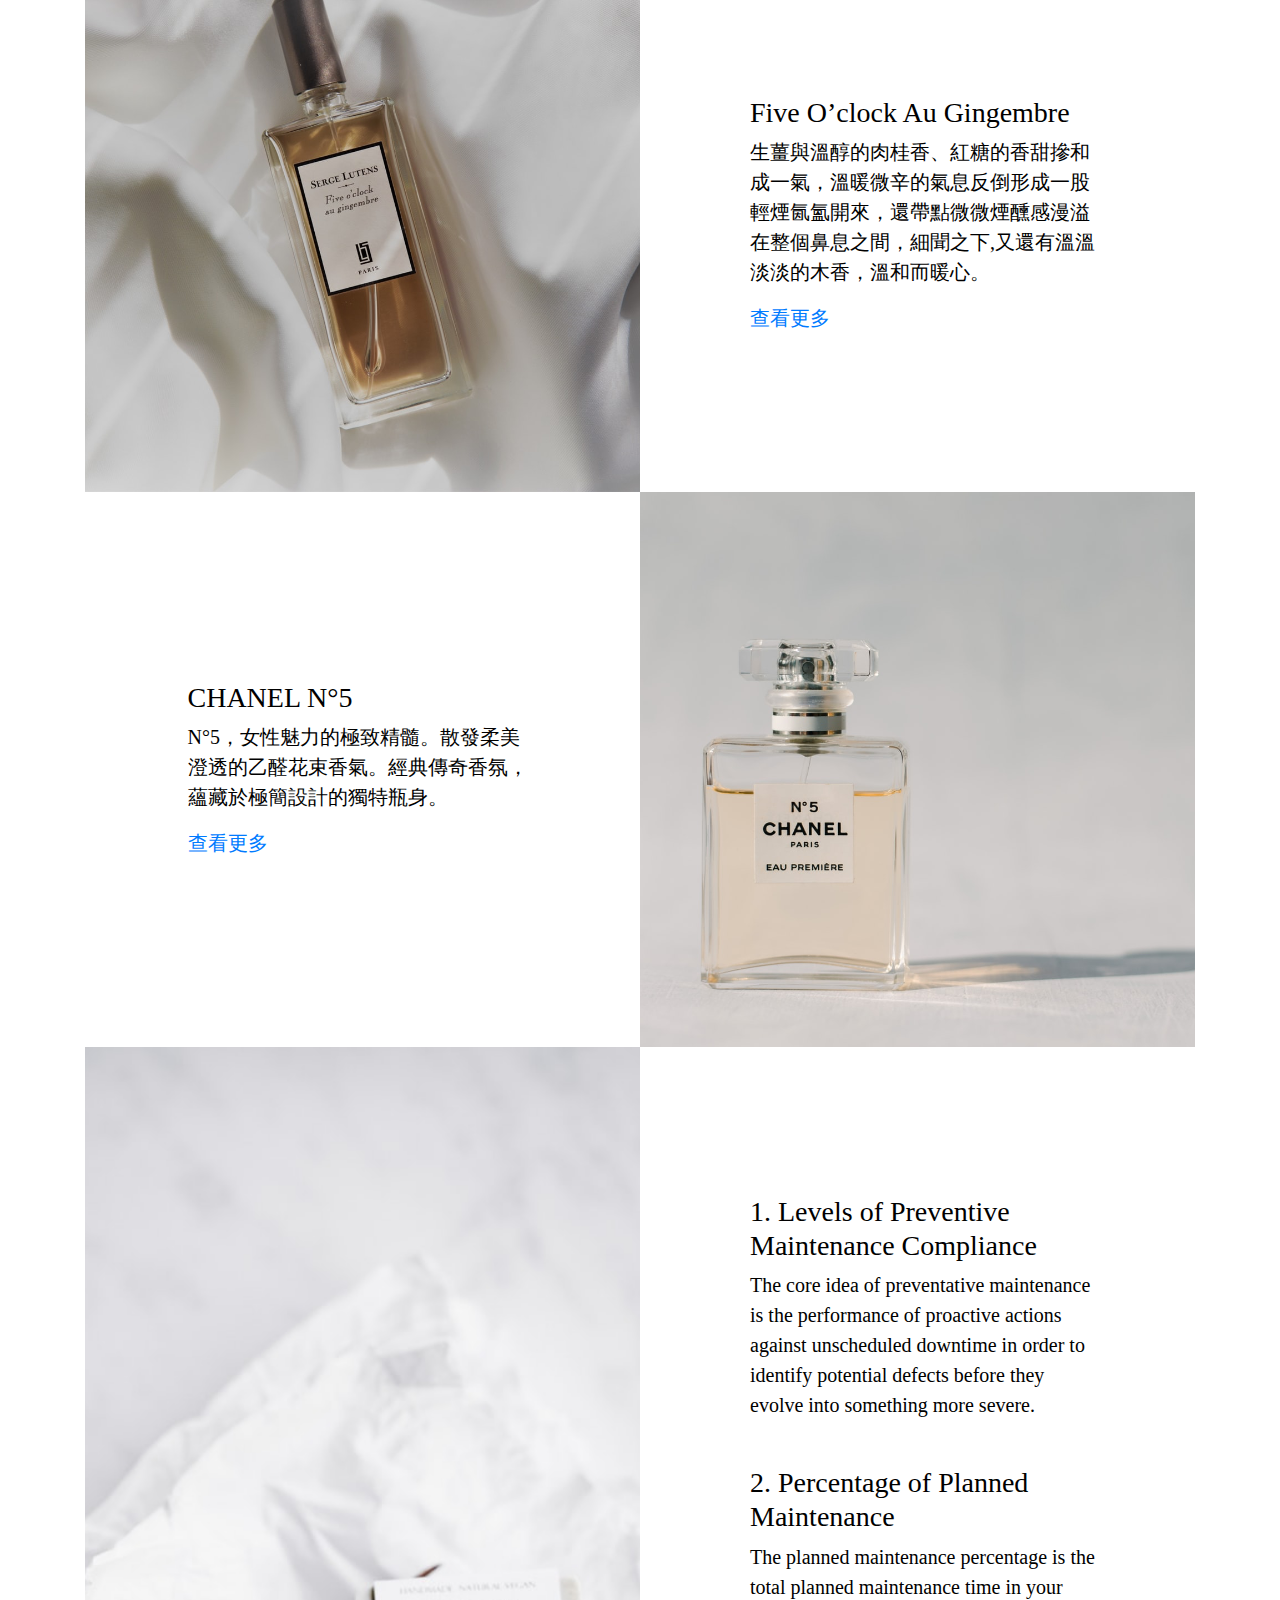
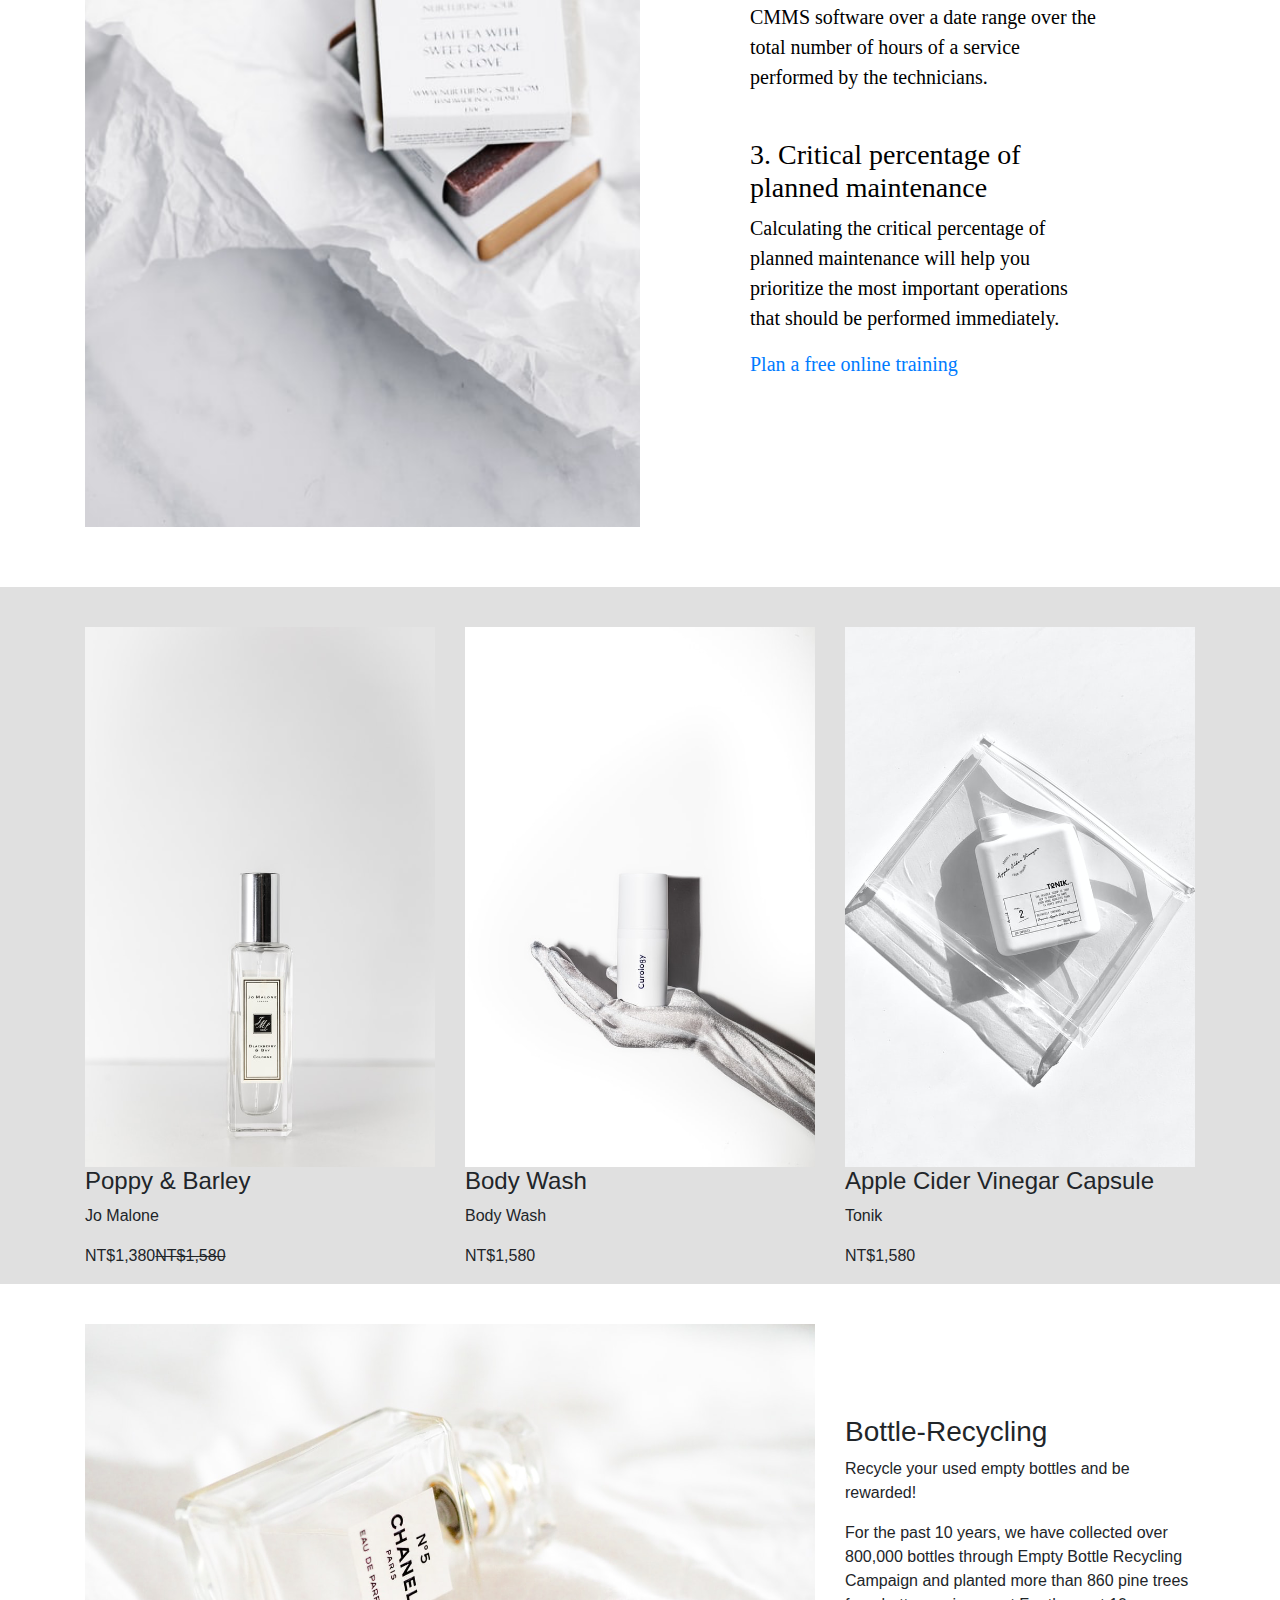
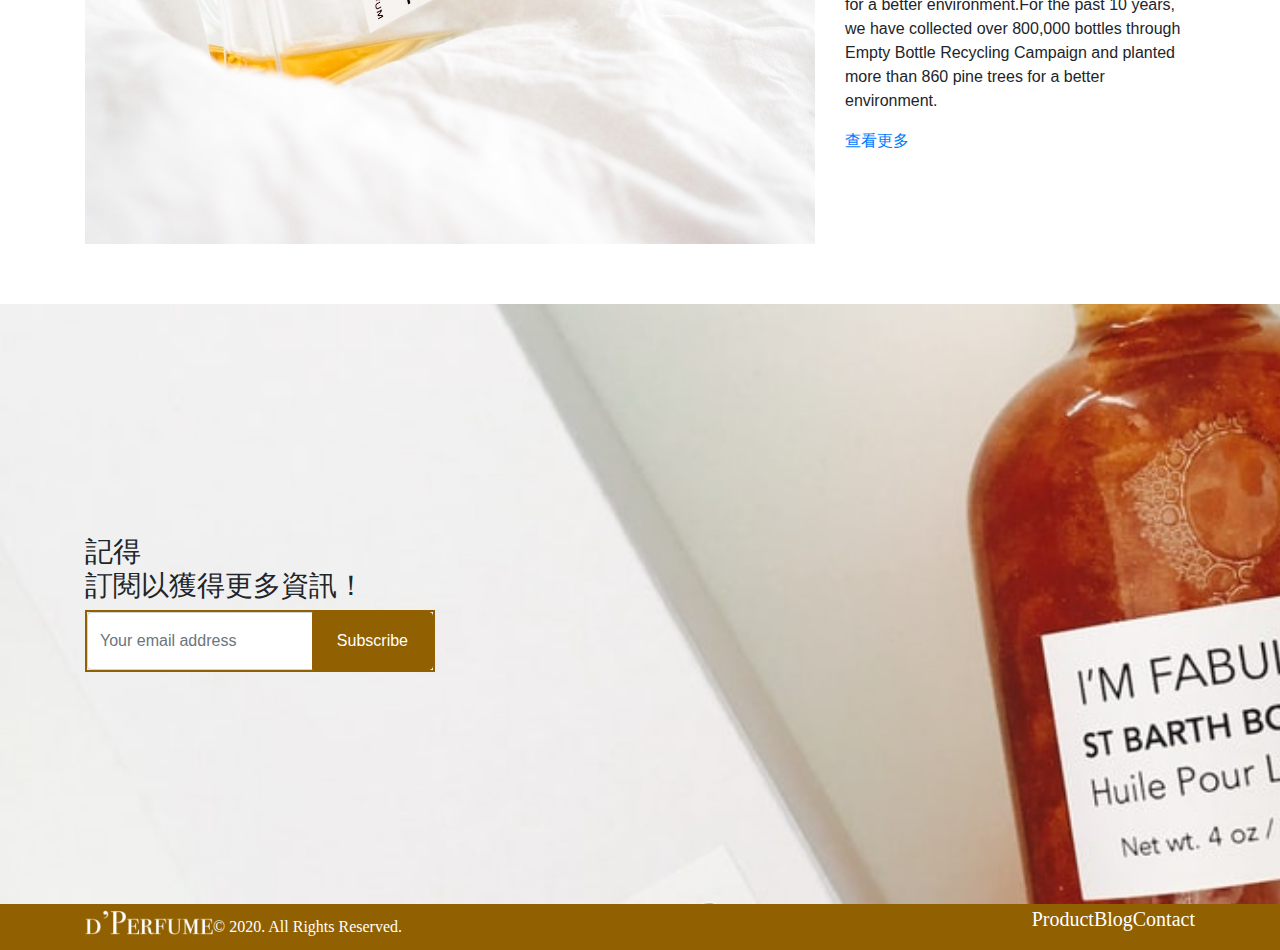
==== commit 33a7930c: "hi" ====
--- a/index.html
+++ b/index.html
@@ -46,7 +46,7 @@
                     <h2>Perfume your day</h2>
                     <p>A perfume is like a piece of clothing, a message, a way of presenting oneself a costume that according to the person who wears it.</p>
                     <a href="#">
-                        <button type="button" class="btn btn-outline-white">Shop now</button>
+                        <button type="button" class="btn shop-button banner-context  d-flex justify-content-center">Shop now</button>
                     </a>
                 </div>
             </div>
@@ -109,10 +109,10 @@
         </div>
     </div>
     </div>
-    <div class="container-fluid bg-gray ">
+    <div class="container-fluid product-list ">
         <div class="container">
             <div class="row ">
-                <div class="card col-12 col-md-4">
+                <div class=" col-12 col-md-4">
                     <div class="card-body ">
                         <img src="image/product/photo-1530630458144-014709e10016.png" alt="">
                     </div>
@@ -125,7 +125,7 @@
                         </div>
                     </div>
                 </div>
-                <div class="card col-12 col-md-4">
+                <div class=" col-12 col-md-4 d-flex-column">
                     <div class="card-body">
                         <img src="image/product/photo-1556228720-da4e85f25e15.png" alt="">
                     </div>
@@ -137,7 +137,7 @@
                         </div>
                     </div>
                 </div>
-                <div class="card col-12 col-md-4">
+                <div class=" col-12 col-md-4">
                     <div class="card-body">
                         <img src="image/product/photo-1559264730-1533a6ec0433.png" alt="">
                     </div>
@@ -169,33 +169,36 @@
         </div>
     </div>
     <div class="footer ">
-        <div class="container-fluid footer-subscribe">
+        <div class="container-fluid footer-subscribe d-flex align-items-center">
             <div class="container">
                 <div class="row subscribe ">
                     <div class="col-12 col-md-4 ">
                         <div>
                             <h3>
-                                記得<br>訂閱已獲得更多資訊！
+                                記得<br>訂閱以獲得更多資訊！
                             </h3>
-                            <div class="input-email">
-                                <input type="button" value="">
+                            <div class="input-group">
+                                <input type="text" class="form-control" placeholder="Your email address" aria-label="emailAddress" aria-describedby="button-addon">
+                                <div class="input-group-append">
+                                    <button class="btn btn-primary px-4 py-3" type="button" id="button-addon">Subscribe</button>
+                                </div>
                             </div>
                         </div>
                     </div>
                 </div>
             </div>
         </div>
-        <div class="container-fluid bg-primary">
-            <div class="container">
-                <div class="row ">
-                    <div class="col-12 col-md-6 d-flex align-items-center ">
+        <div class="container-fluid bg-primary ">
+            <div class="container ">
+                <div class="row footer-text">
+                    <div class="col-12 col-md-6 d-flex ">
                         <div>
                             <a href="index.html">
                                 <img src="image/layout/d’Perfumew.png" alt="footer-logo">
                             </a>
                         </div>
-                        <div>
-                            <p>© 2020. All Rights Reserved.</p>
+                        <div class="d-flex align-items-center">
+                            <small>© 2020. All Rights Reserved.</small>
                         </div>
                     </div>
                     <div class="col-12 col-md-6 d-flex justify-content-lg-end">
@@ -207,6 +210,7 @@
                     </div>
                 </div>
             </div>
+
         </div>
     </div>
 </body>
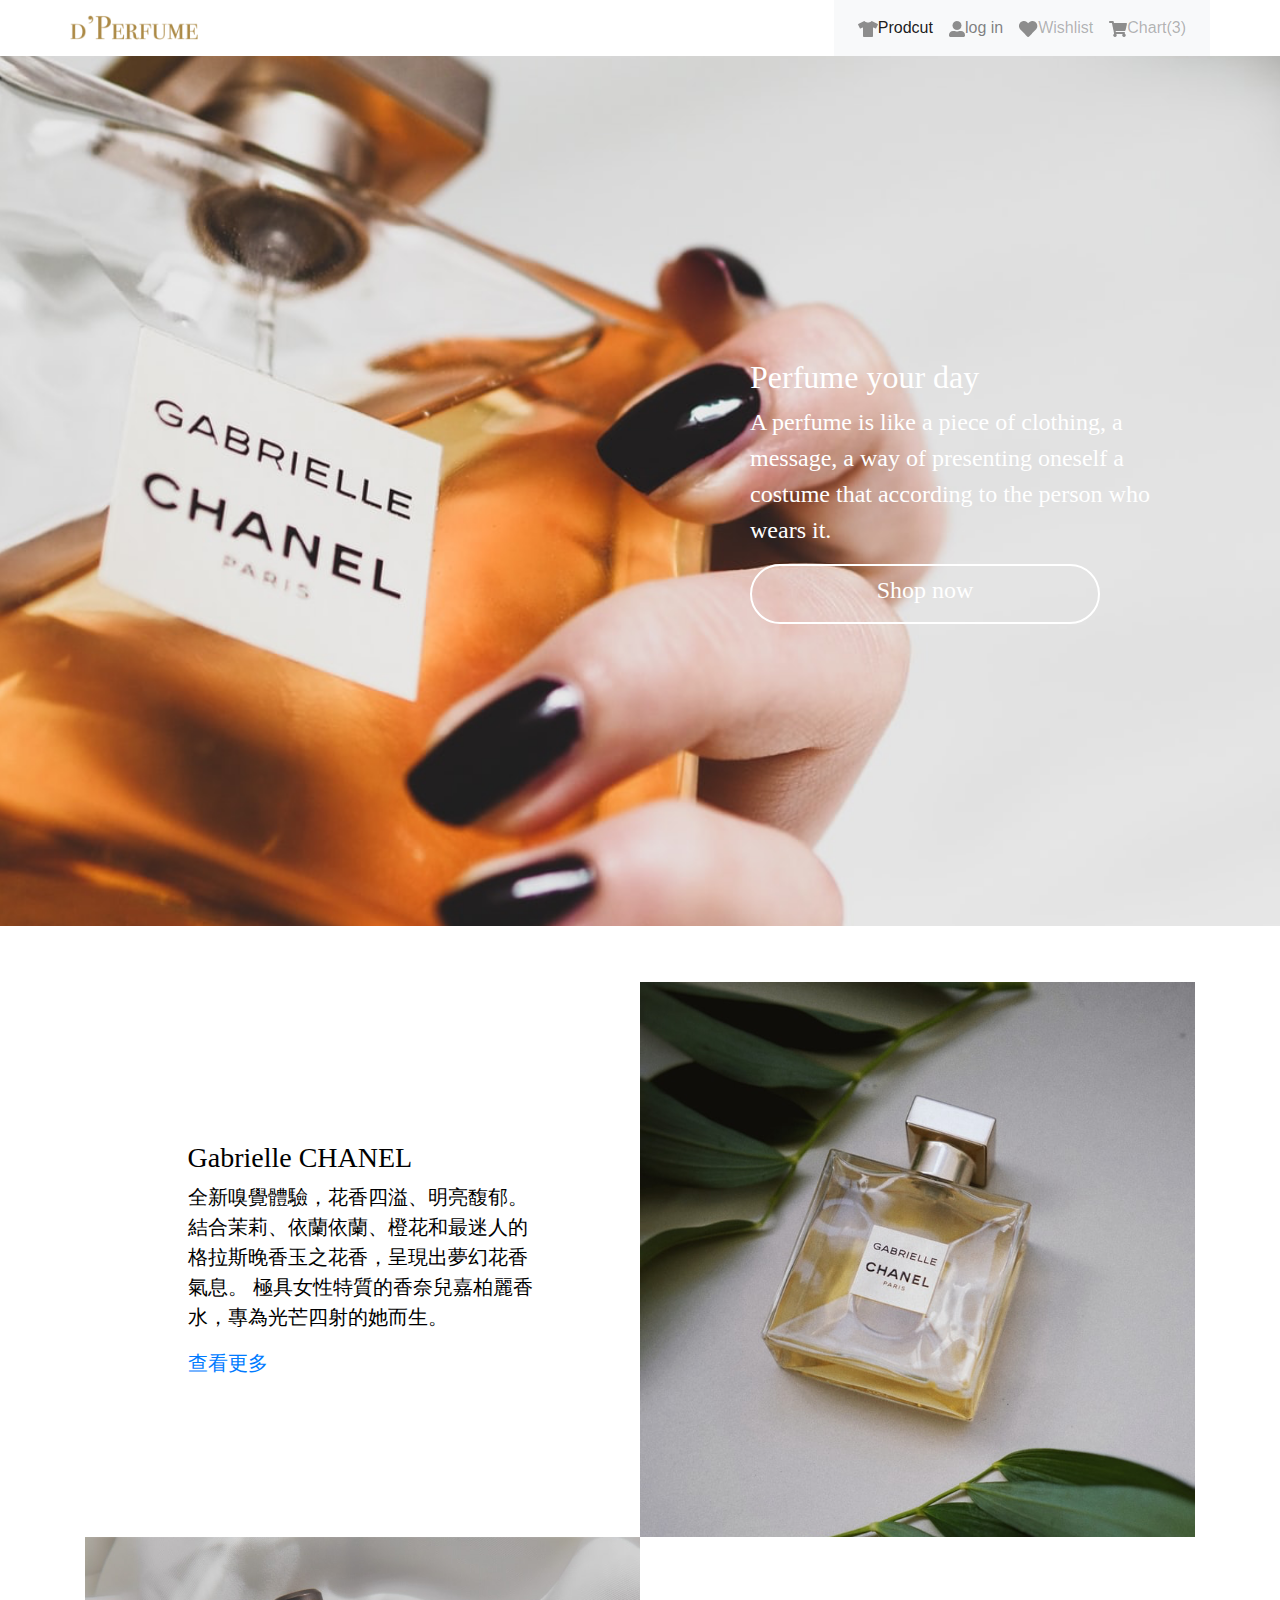
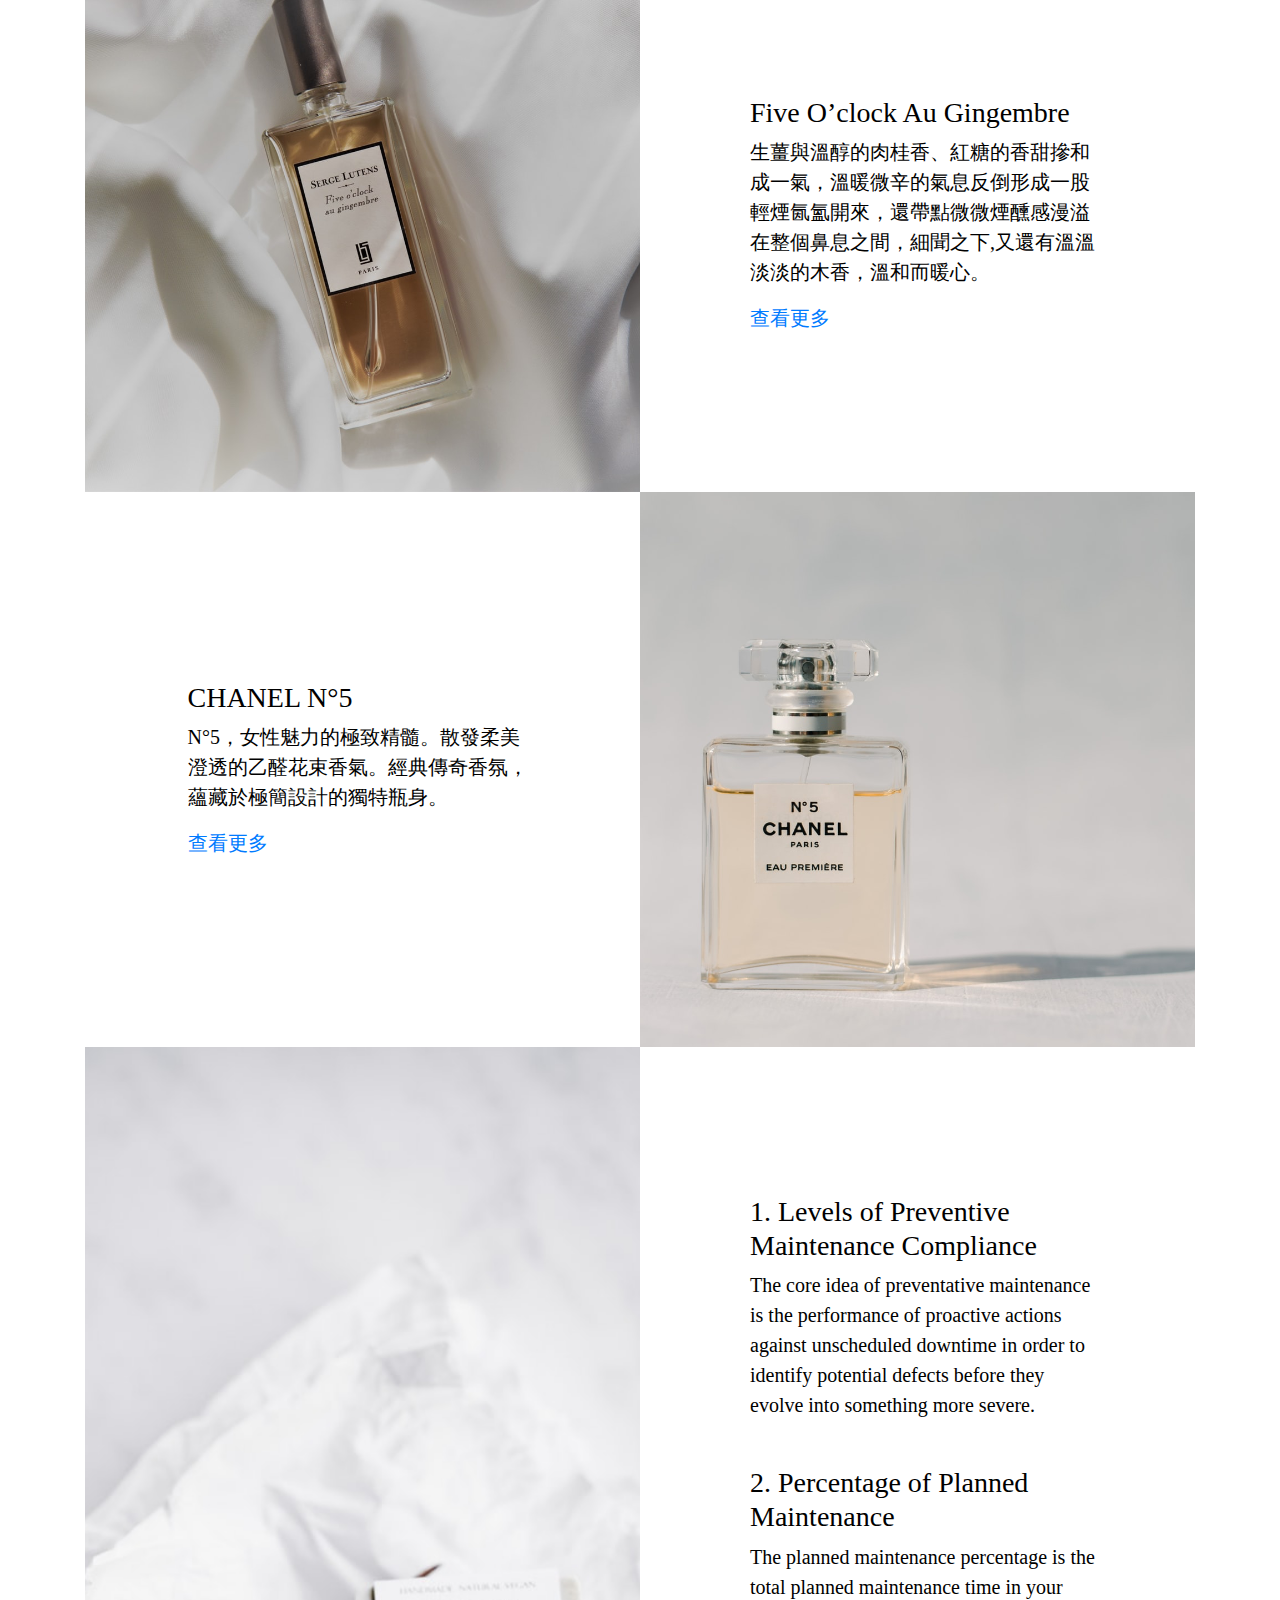
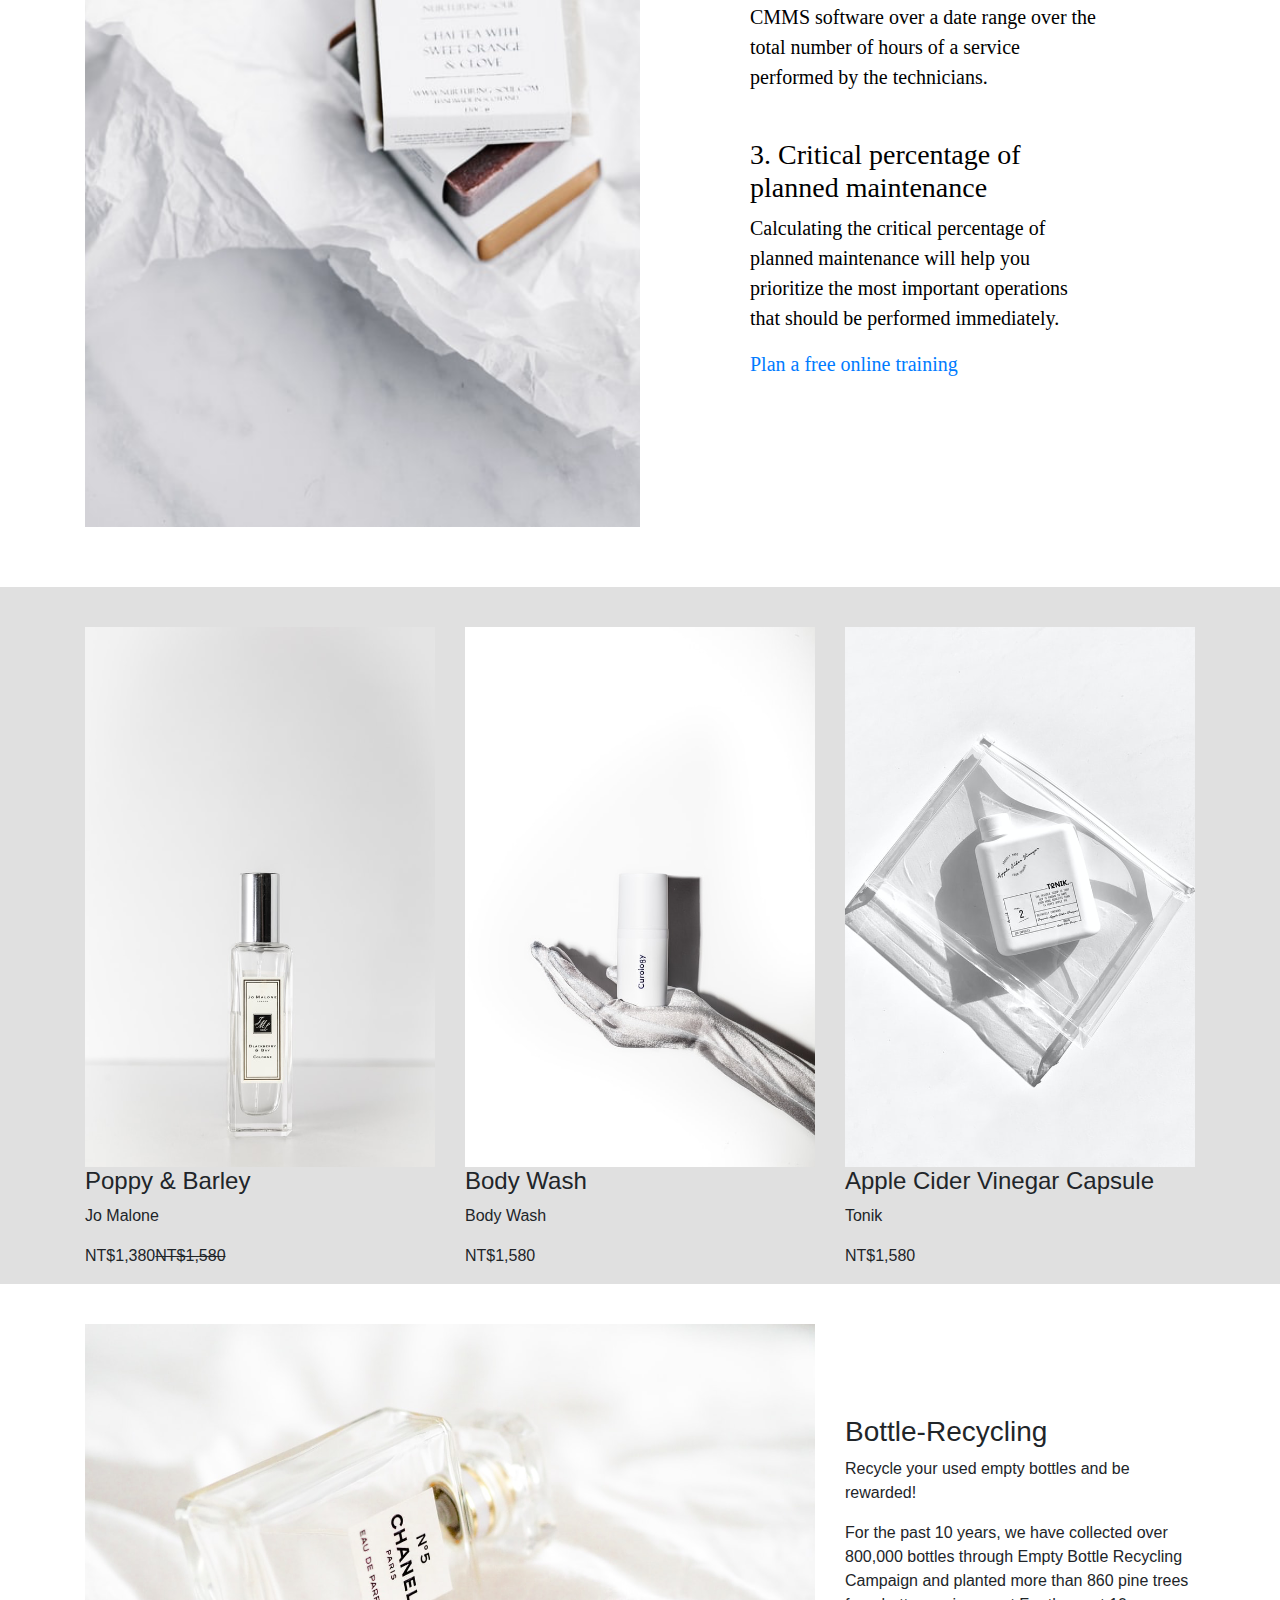
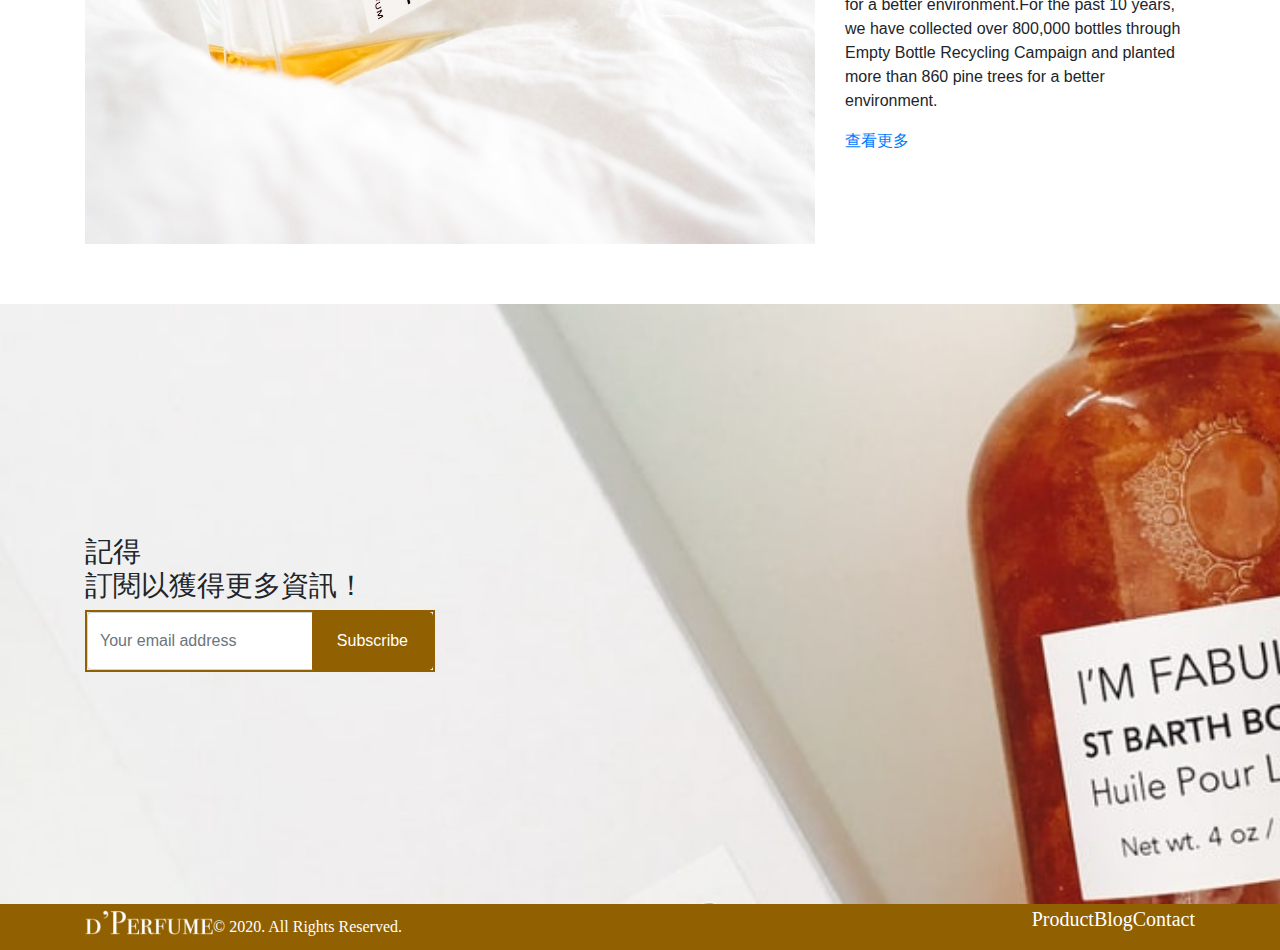
==== commit 2ce217f7: "hi" ====
--- a/index.html
+++ b/index.html
@@ -11,7 +11,7 @@
 <body>
     <div class="container">
         <div class="row d-flex justify-content-between ">
-            <div class="header-logo ">
+            <div class="header-logo  d-flex align-items-center ">
                 <a href="index.html"><img src="image/layout/d’Perfume.png" alt=""></a>
             </div>
             <nav class="navbar navbar-expand-lg navbar-light bg-light">
@@ -21,10 +21,10 @@
                 <div class="collapse navbar-collapse" id="navbarTogglerDemo01">
                     <ul class="navbar-nav mr-auto mt-2 mt-lg-0">
                         <li class="nav-item active">
-                            <a class="nav-link" href="#"><img src="image/layout/tshirt.png" alt="">Prodcut<span class="sr-only">(current)</span></a>
+                            <a class="nav-link" href="product-list.html"><img src="image/layout/tshirt.png" alt="">Prodcut<span class="sr-only">(current)</span></a>
                         </li>
                         <li class="nav-item">
-                            <a class="nav-link" href="#"><img src="image/layout/user-alt.png" alt="">log in</a>
+                            <a class="nav-link" href="log-in.html"><img src="image/layout/user-alt.png" alt="">log in</a>
                         </li>
                         <li class="nav-item">
                             <a class="nav-link disabled" href="#"><img src="image/layout/heart.png" alt="">Wishlist</a>
@@ -37,7 +37,6 @@
             </nav>
         </div>
     </div>
-
 
     <div class="banner d-flex align-items-center">
         <div class="container ">
@@ -52,12 +51,12 @@
             </div>
         </div>
     </div>
-    <div class="container product">
+    <div class="container">
         <div class="row flex-md-row-reverse no-gutters">
-            <div class="col-12 col-md-6">
+            <div class="col-12 col-lg-6  imag2">
                 <img src="image/product/photo-1563170351-be82bc888aa4.png" alt="product1">
             </div>
-            <div class="col-12 col-md-6 d-flex align-items-center justify-content-center">
+            <div class="col-12 col-lg-6 d-flex align-items-center justify-content-center">
                 <div class="product-text">
                     <h3>Gabrielle CHANEL</h3>
                     <p>全新嗅覺體驗，花香四溢、明亮馥郁。結合茉莉、依蘭依蘭、橙花和最迷人的格拉斯晚香玉之花香，呈現出夢幻花香氣息。 極具女性特質的香奈兒嘉柏麗香水，專為光芒四射的她而生。</p>
@@ -69,7 +68,7 @@
             <div class="product2 col-12 col-md-6">
                 <img src="image/product/photo-1584435731369-1e74c4e9385e.png" alt="">
             </div>
-            <div class="col-12 col-md-6 d-flex align-items-center justify-content-center">
+            <div class="col-12 col-lg-6 d-flex align-items-center justify-content-center">
                 <div class="product-text">
                     <h3>Five O’clock Au Gingembre</h3>
                     <p>生薑與溫醇的肉桂香、紅糖的香甜摻和成一氣，溫暖微辛的氣息反倒形成一股輕煙氤氳開來，還帶點微微煙醺感漫溢在整個鼻息之間，細聞之下,又還有溫溫淡淡的木香，溫和而暖心。</p>
@@ -78,10 +77,10 @@
             </div>
         </div>
         <div class="row flex-md-row-reverse no-gutters">
-            <div class="product3 col-12 col-md-6 ">
+            <div class="product3 col-12 col-lg-6 ">
                 <img src="image/product/photo-1585120040315-2241b774ad0f.png" alt="">
             </div>
-            <div class="col-12 col-md-6 d-flex align-items-center justify-content-center">
+            <div class="col-12 col-lg-6 d-flex align-items-center justify-content-center">
                 <div class="product-text">
                     <h3>CHANEL N°5</h3>
                     <p>N°5，女性魅力的極致精髓。散發柔美澄透的乙醛花束香氣。經典傳奇香氛，蘊藏於極簡設計的獨特瓶身。</p>
@@ -90,10 +89,10 @@
             </div>
         </div>
         <div class="row">
-            <div class="product4 col-12 col-md-6">
+            <div class="product4 col-12 col-lg-6">
                 <img src="image/product/photo-1542038382126-77ae2819338d.png" alt="">
             </div>
-            <div class="col-12 col-md-6 d-flex justify-content-center align-items-center ">
+            <div class="col-12 col-lg-6 d-flex justify-content-center align-items-center ">
                 <div class="product-text ">
                     <h3>1. Levels of Preventive Maintenance Compliance</h3>
                     <p>The core idea of preventative maintenance is the performance of proactive actions against unscheduled downtime in order to identify potential defects before they evolve into something more severe.</p>
@@ -125,7 +124,7 @@
                         </div>
                     </div>
                 </div>
-                <div class=" col-12 col-md-4 d-flex-column">
+                <div class=" col-12 col-md-4 ">
                     <div class="card-body">
                         <img src="image/product/photo-1556228720-da4e85f25e15.png" alt="">
                     </div>
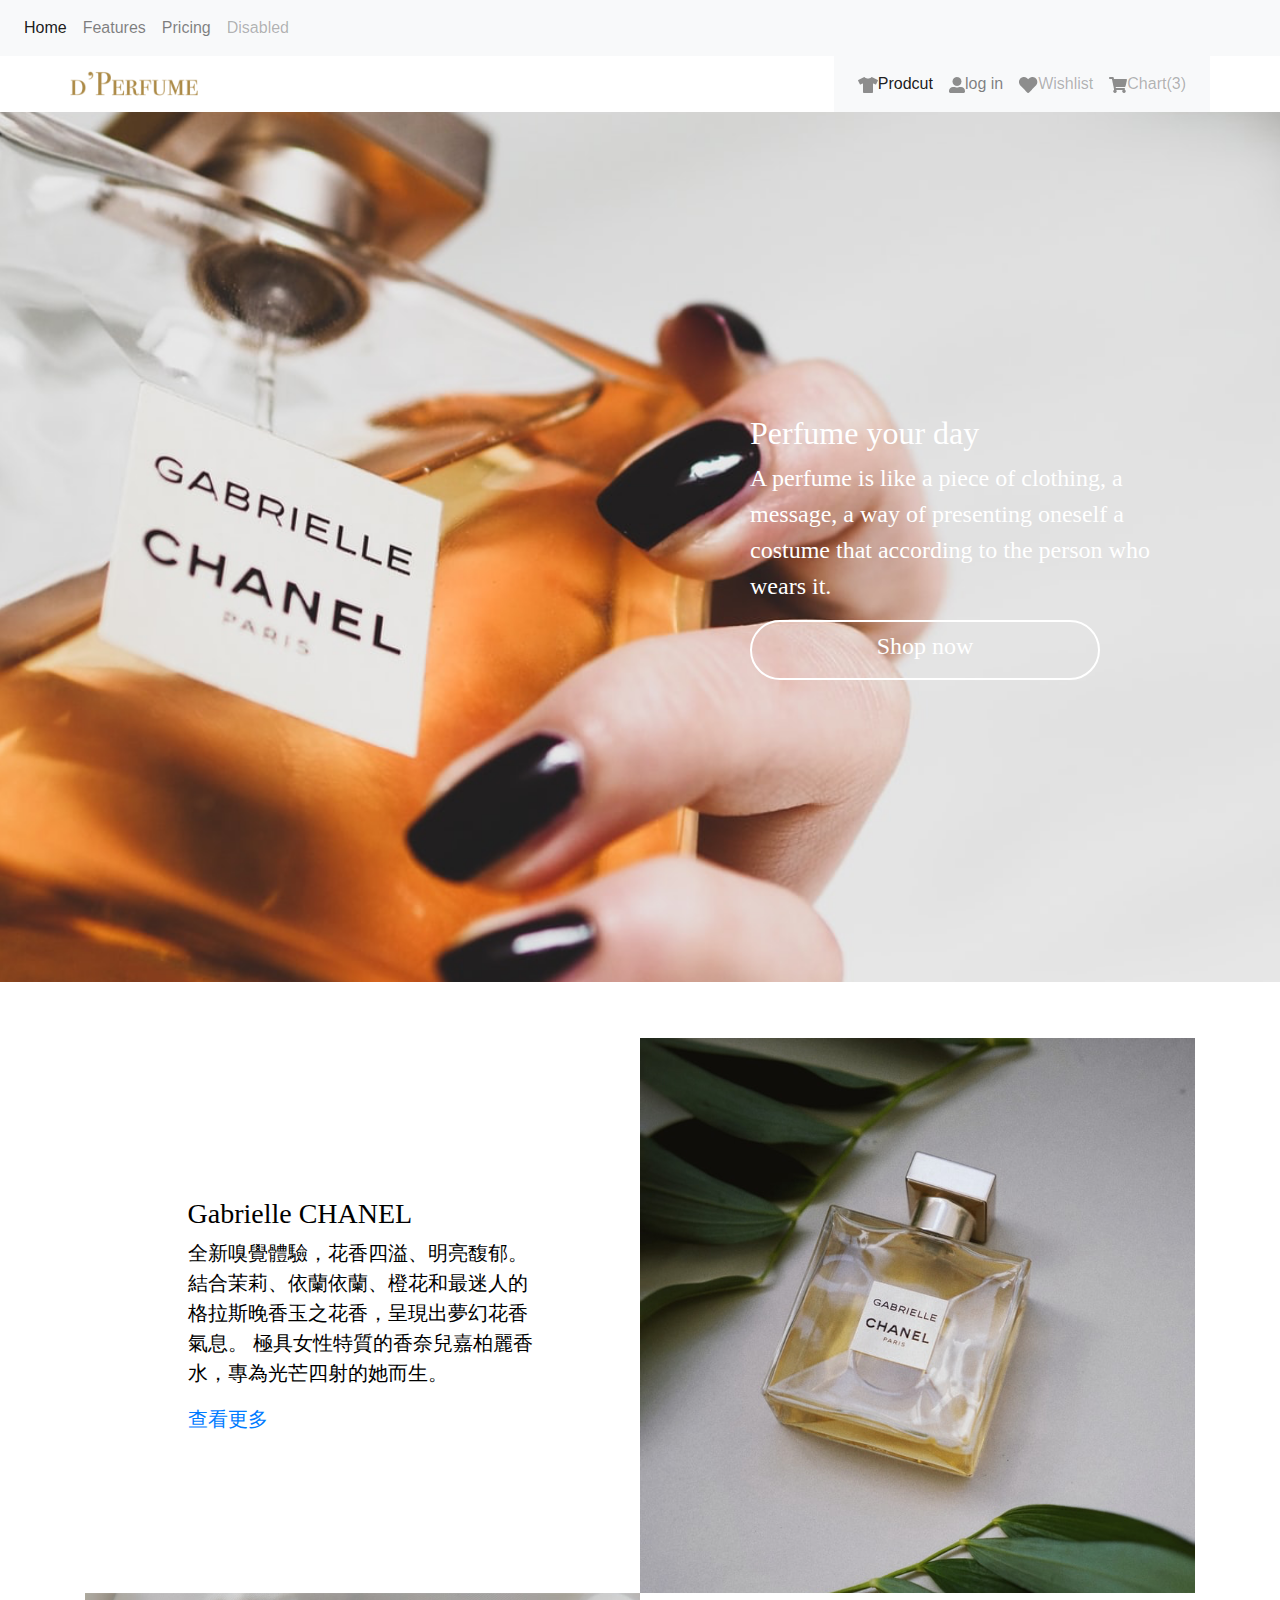
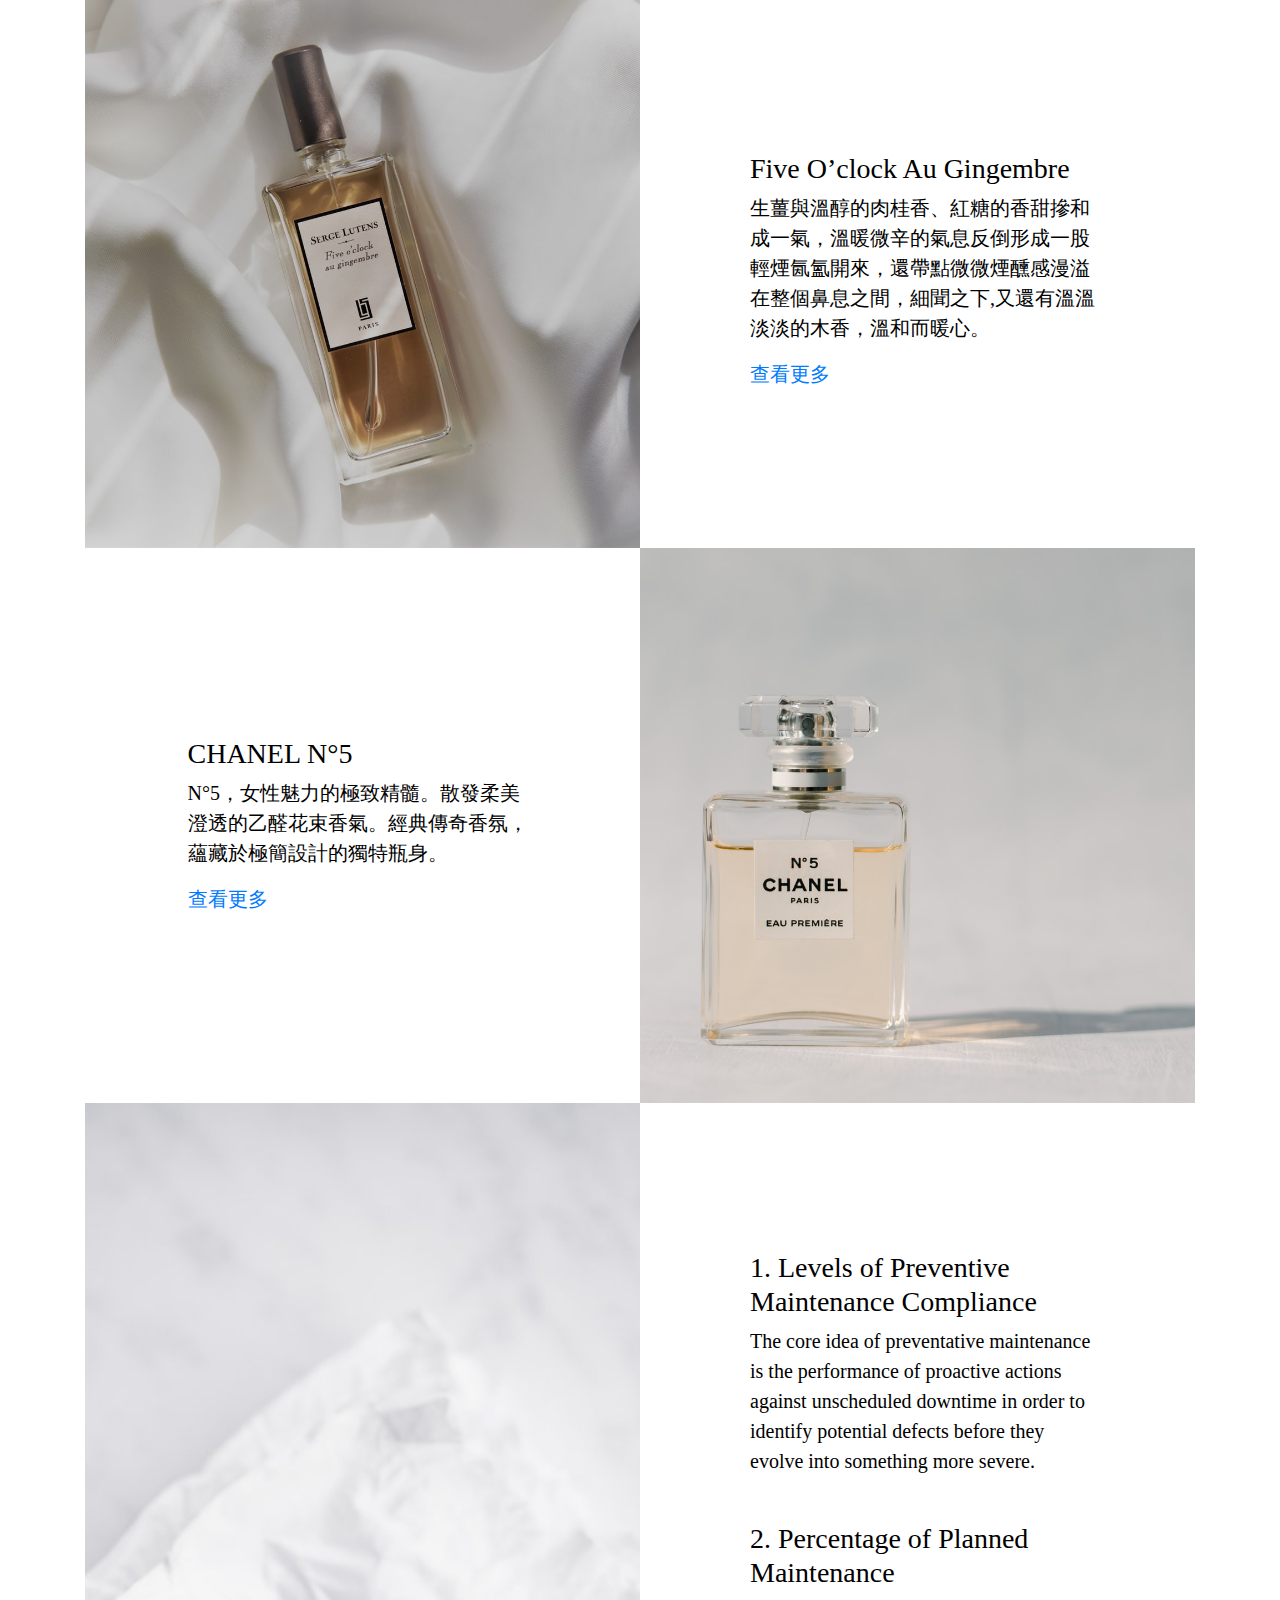
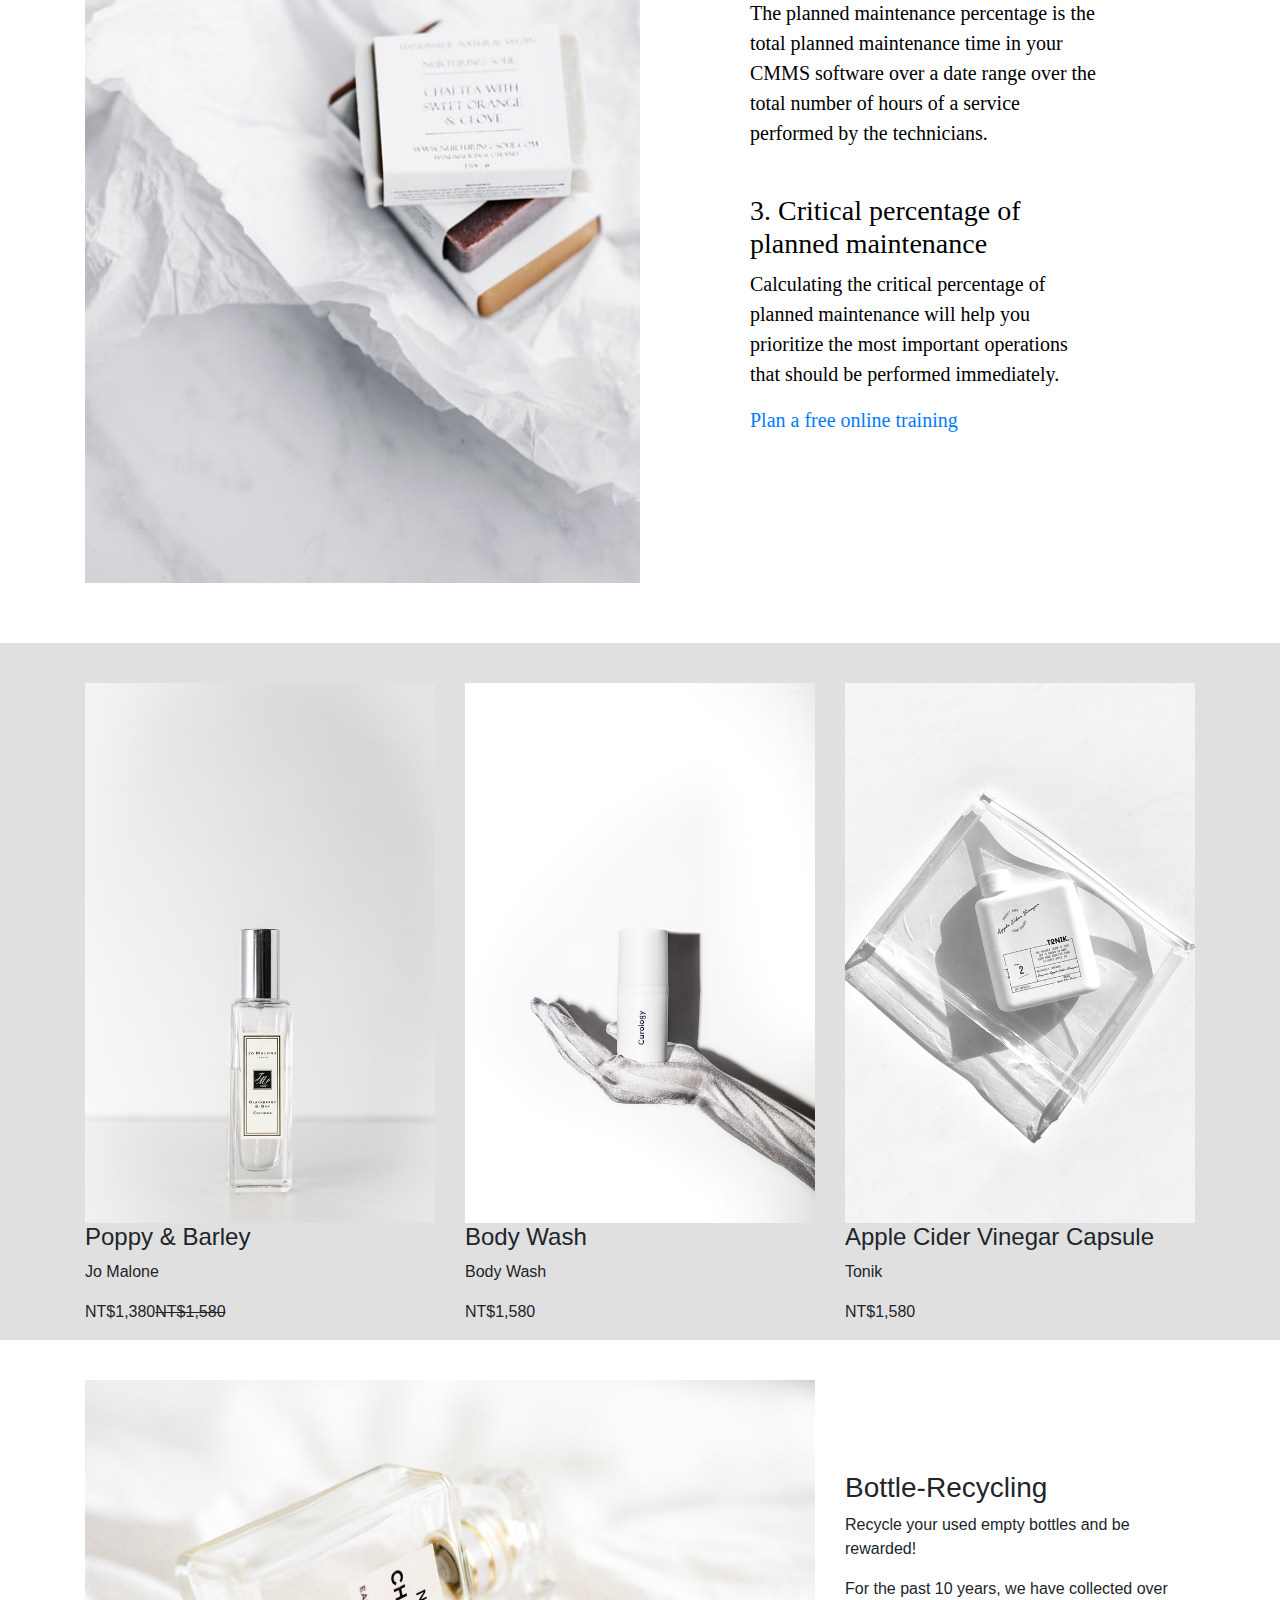
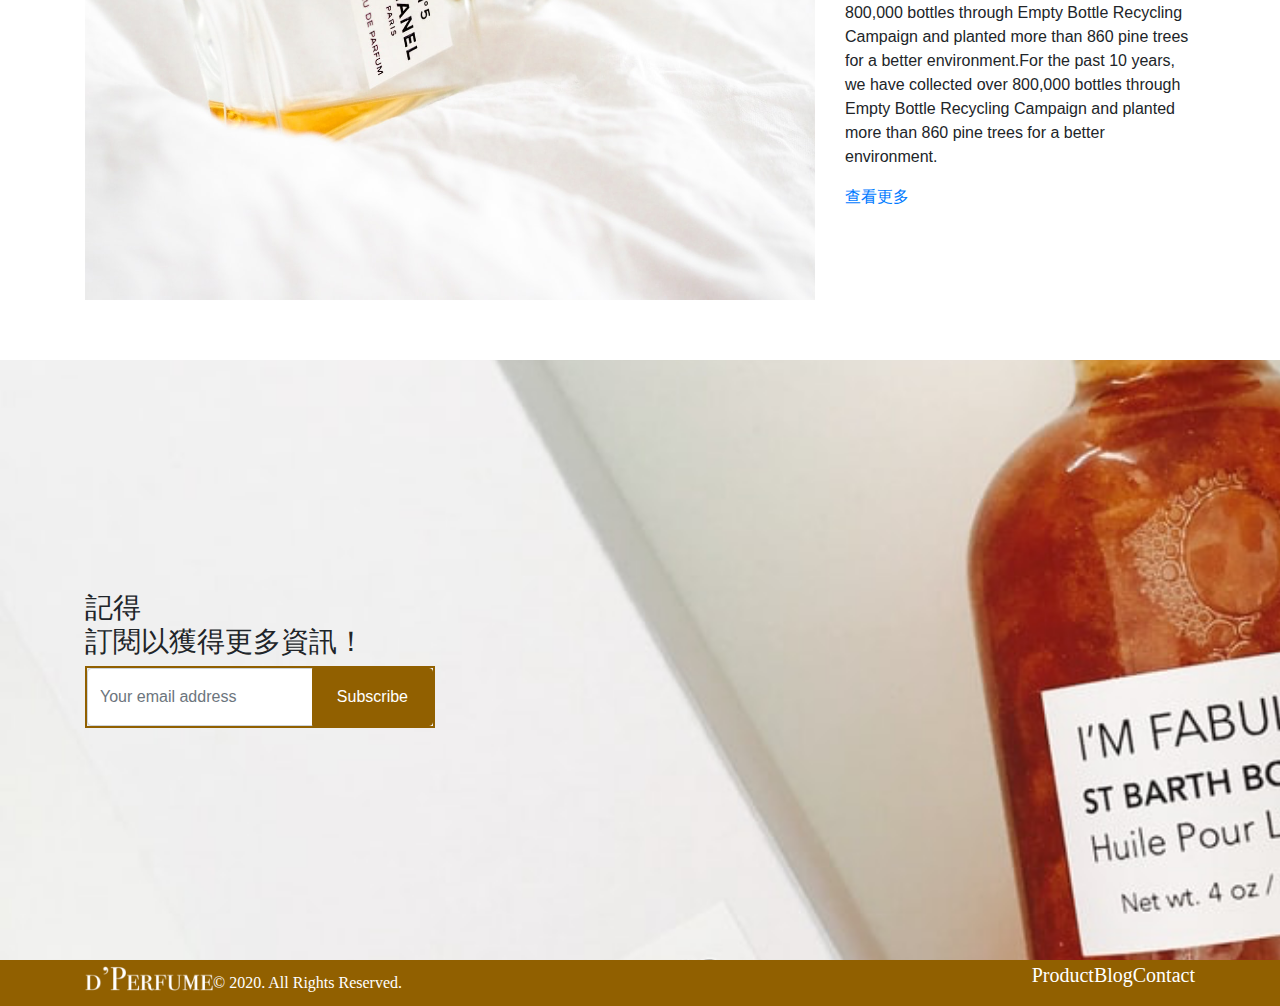
==== commit 3296a50e: "Update index.html" ====
--- a/index.html
+++ b/index.html
@@ -7,6 +7,20 @@
     <title>香水首頁</title>
     <link rel="stylesheet" href="all1.css">
 </head>
+<nav class="navbar navbar-expand-lg navbar-light bg-light">
+
+    <button class="navbar-toggler" type="button" data-toggle="collapse" data-target="#navbarNavAltMarkup" aria-controls="navbarNavAltMarkup" aria-expanded="false" aria-label="Toggle navigation">
+      <span class="navbar-toggler-icon"></span>
+    </button>
+    <div class="collapse navbar-collapse" id="navbarNavAltMarkup">
+        <div class="navbar-nav">
+            <a class="nav-item nav-link active" href="#">Home <span class="sr-only">(current)</span></a>
+            <a class="nav-item nav-link" href="#">Features</a>
+            <a class="nav-item nav-link" href="#">Pricing</a>
+            <a class="nav-item nav-link disabled" href="#">Disabled</a>
+        </div>
+    </div>
+</nav>
 
 <body>
     <div class="container">
@@ -21,7 +35,7 @@
                 <div class="collapse navbar-collapse" id="navbarTogglerDemo01">
                     <ul class="navbar-nav mr-auto mt-2 mt-lg-0">
                         <li class="nav-item active">
-                            <a class="nav-link" href="product-list.html"><img src="image/layout/tshirt.png" alt="">Prodcut<span class="sr-only">(current)</span></a>
+                            <a class="nav-link" href="product-list.html"><img src="image/layout/tshirt.png" alt="">Prodcut</a>
                         </li>
                         <li class="nav-item">
                             <a class="nav-link" href="log-in.html"><img src="image/layout/user-alt.png" alt="">log in</a>
@@ -212,6 +226,7 @@
 
         </div>
     </div>
+
 </body>
 
 </html>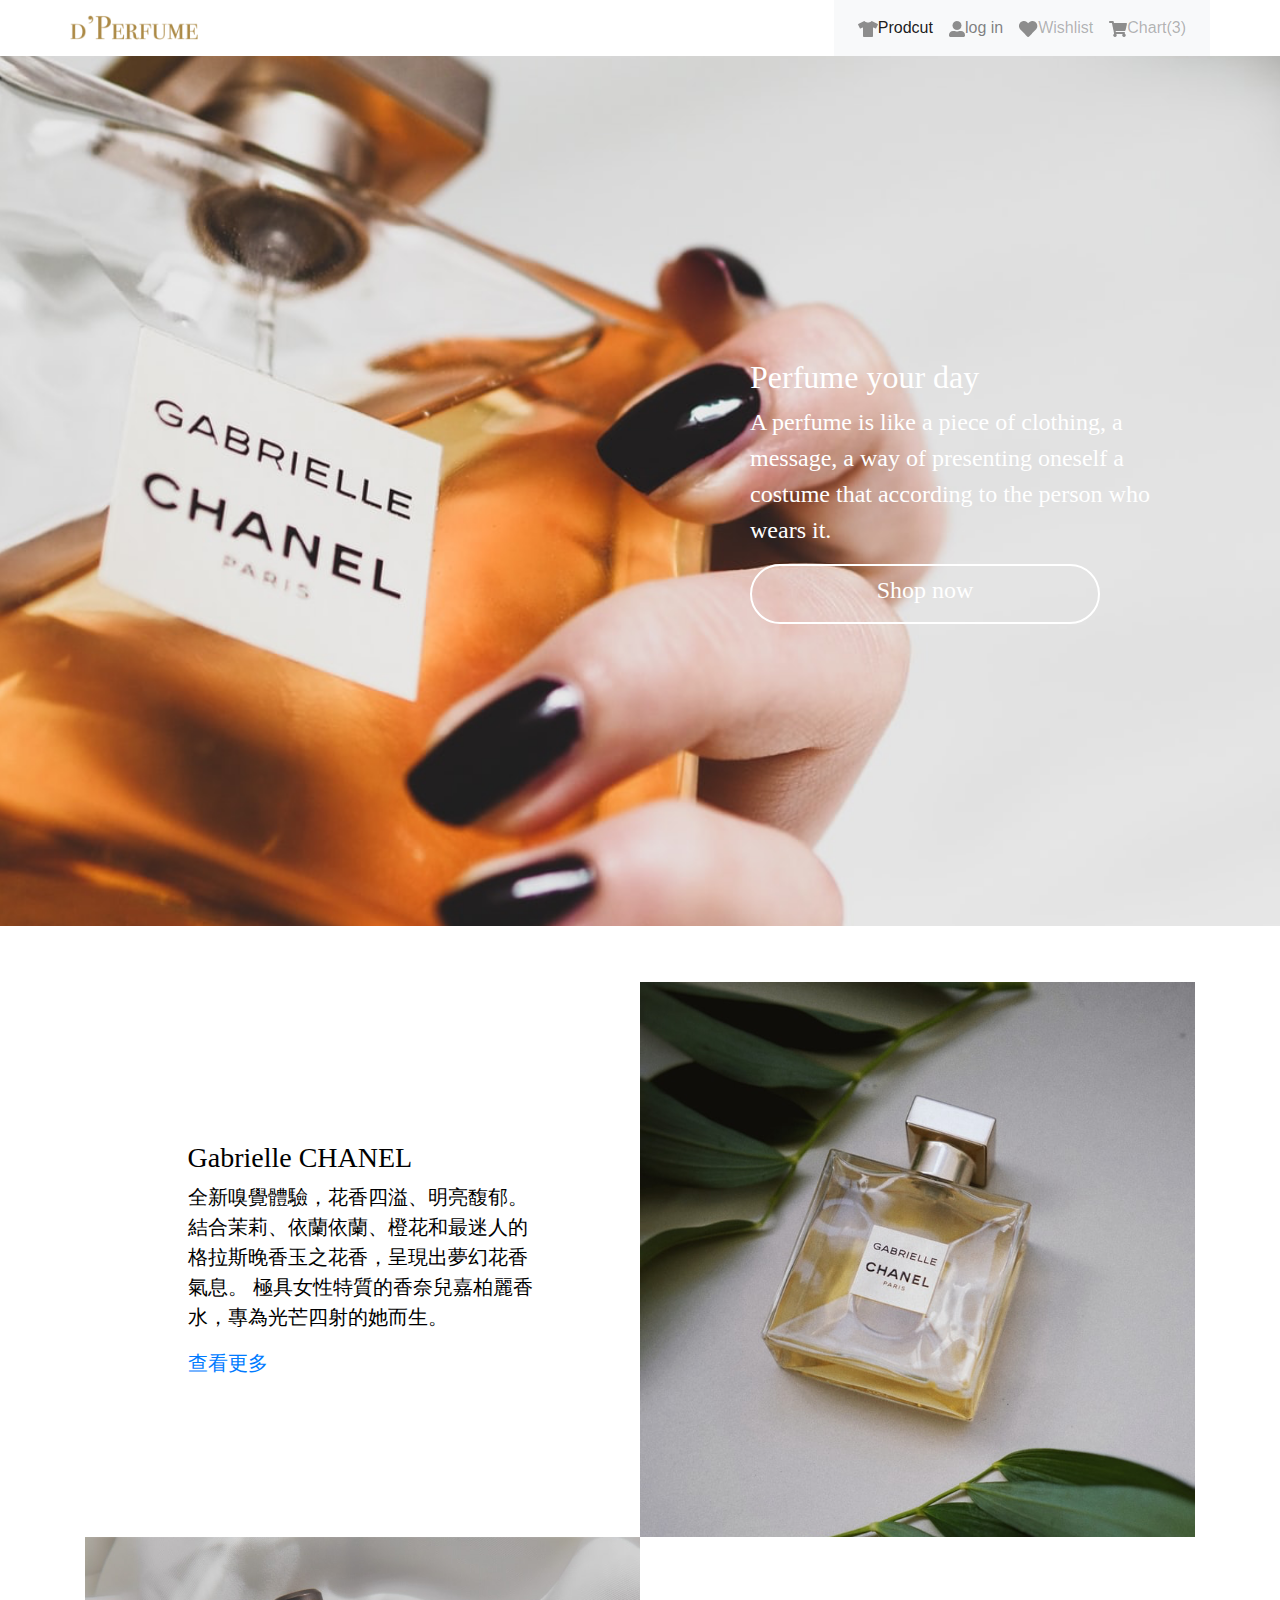
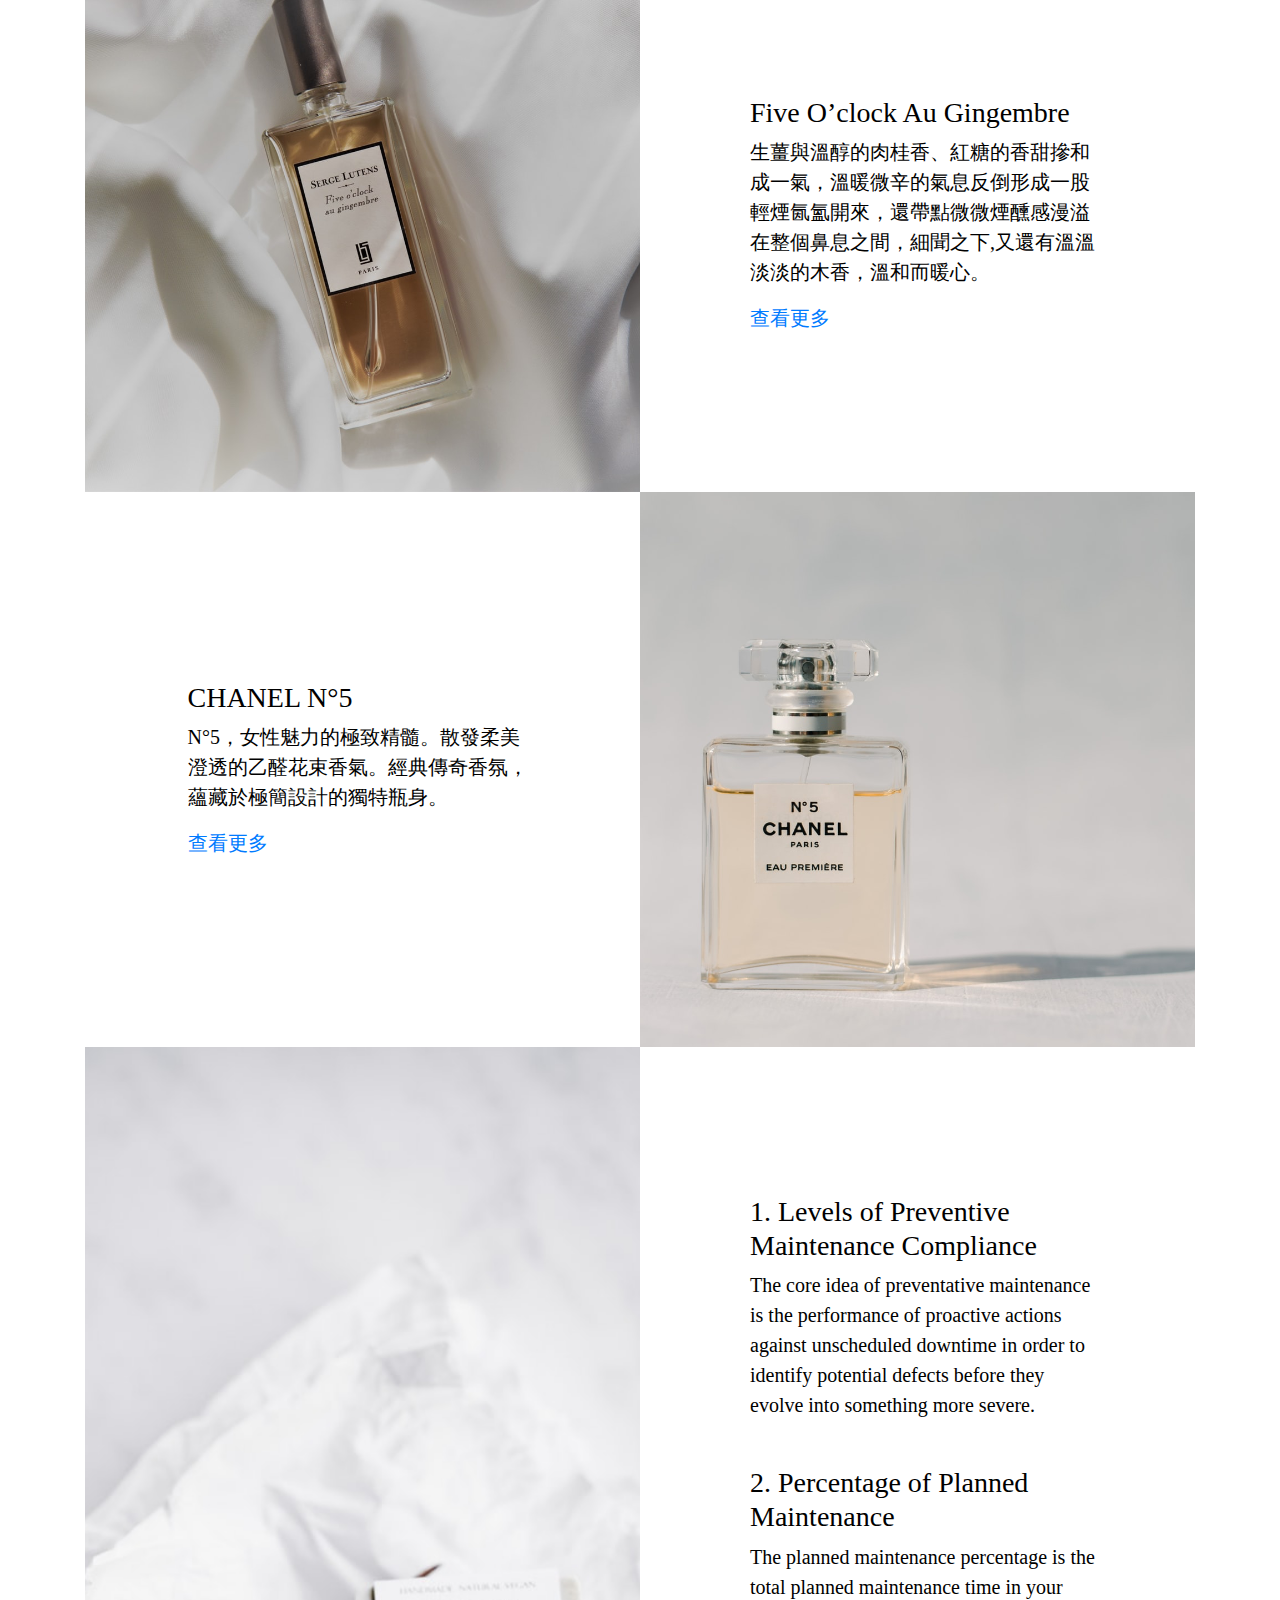
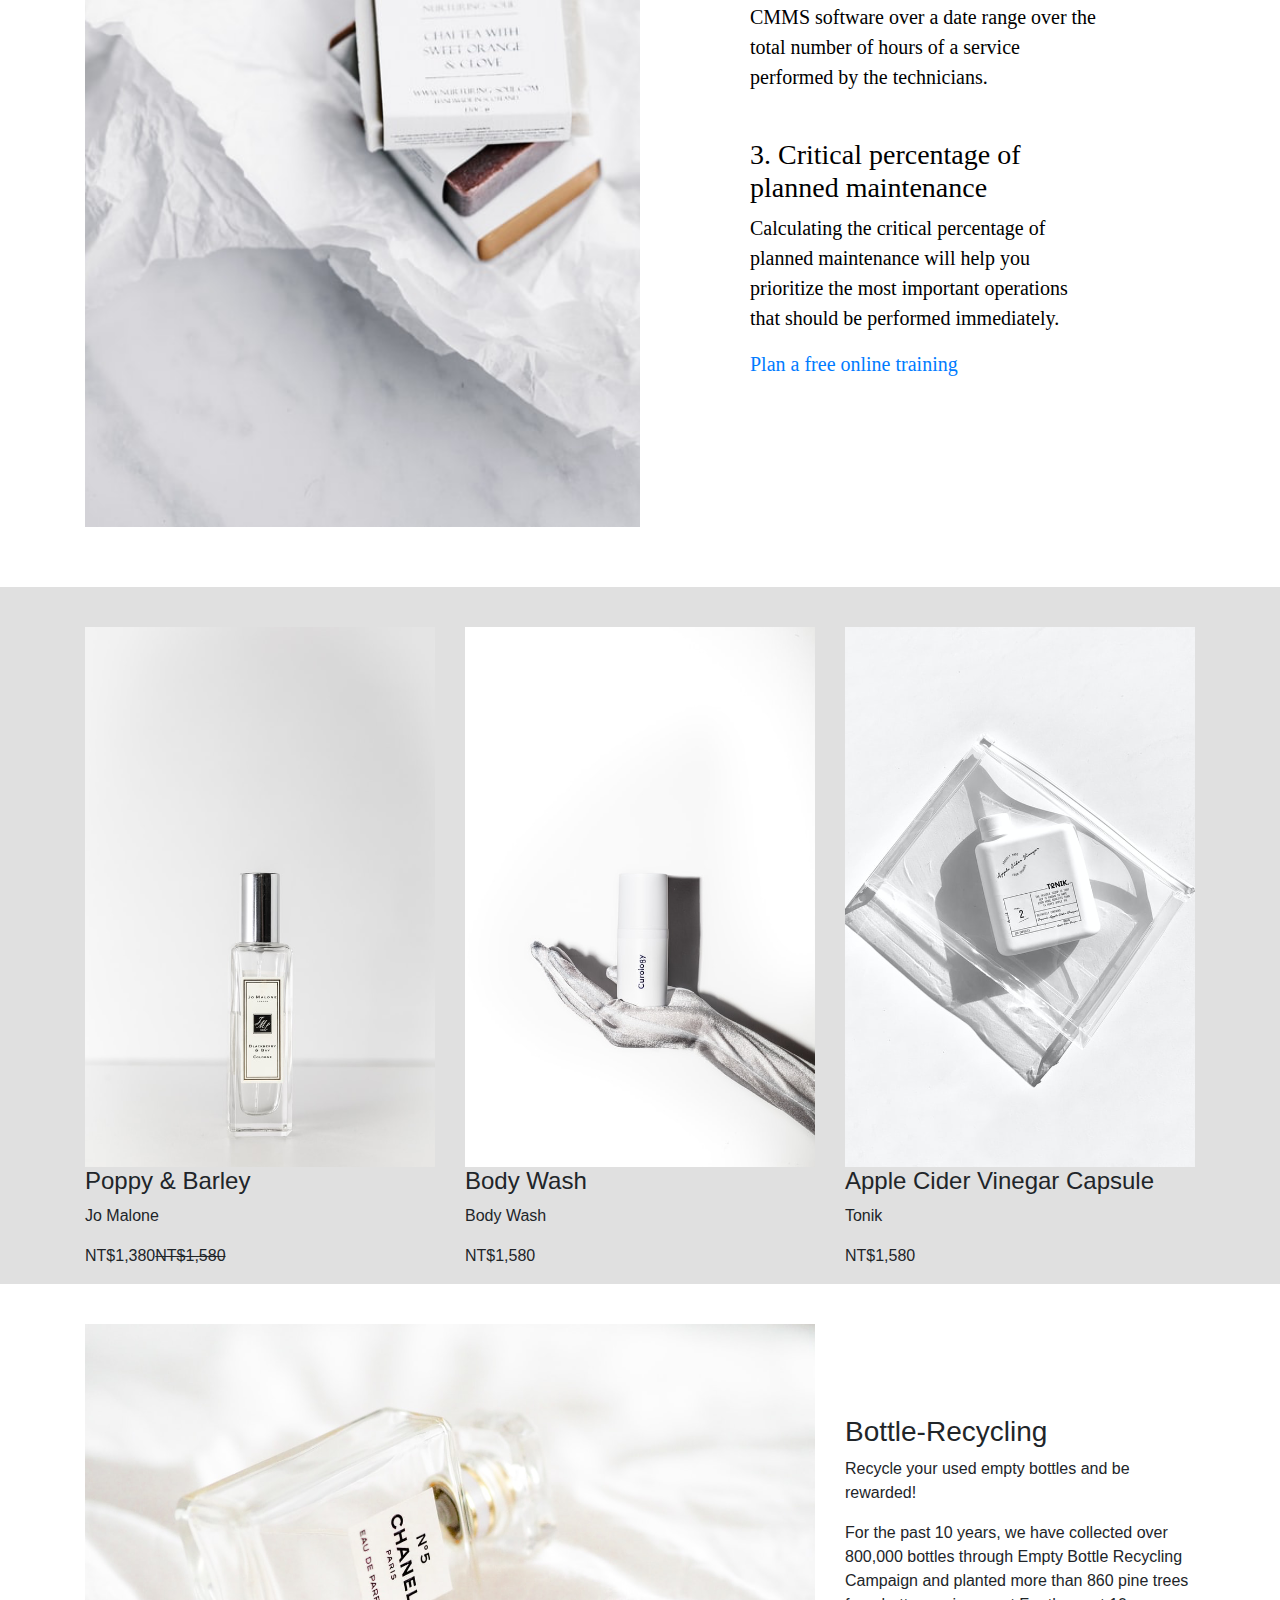
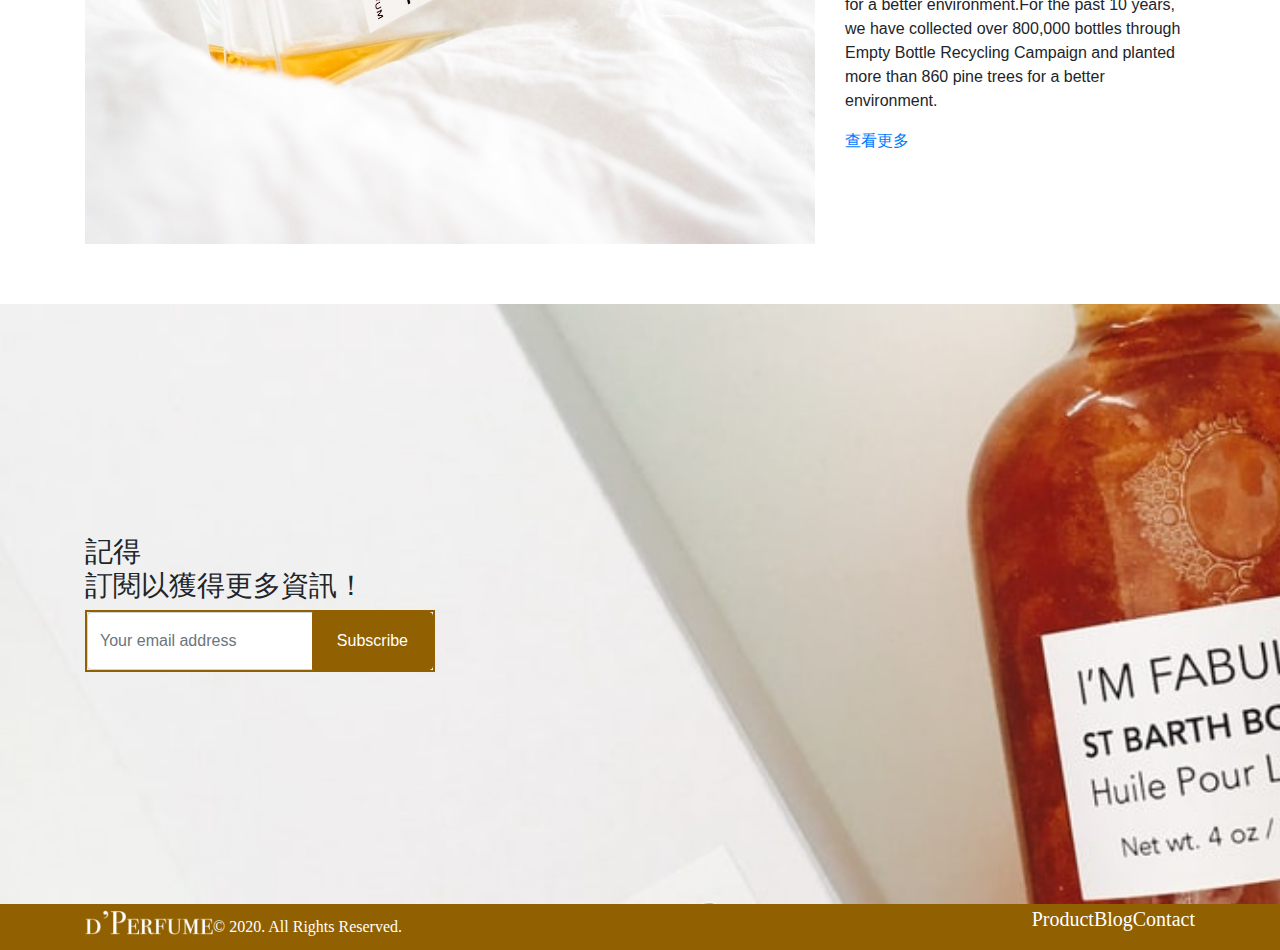
==== commit 408a4ec8: "Update index.html" ====
--- a/index.html
+++ b/index.html
@@ -7,20 +7,7 @@
     <title>香水首頁</title>
     <link rel="stylesheet" href="all1.css">
 </head>
-<nav class="navbar navbar-expand-lg navbar-light bg-light">
-
-    <button class="navbar-toggler" type="button" data-toggle="collapse" data-target="#navbarNavAltMarkup" aria-controls="navbarNavAltMarkup" aria-expanded="false" aria-label="Toggle navigation">
-      <span class="navbar-toggler-icon"></span>
-    </button>
-    <div class="collapse navbar-collapse" id="navbarNavAltMarkup">
-        <div class="navbar-nav">
-            <a class="nav-item nav-link active" href="#">Home <span class="sr-only">(current)</span></a>
-            <a class="nav-item nav-link" href="#">Features</a>
-            <a class="nav-item nav-link" href="#">Pricing</a>
-            <a class="nav-item nav-link disabled" href="#">Disabled</a>
-        </div>
-    </div>
-</nav>
+
 
 <body>
     <div class="container">
@@ -35,7 +22,7 @@
                 <div class="collapse navbar-collapse" id="navbarTogglerDemo01">
                     <ul class="navbar-nav mr-auto mt-2 mt-lg-0">
                         <li class="nav-item active">
-                            <a class="nav-link" href="product-list.html"><img src="image/layout/tshirt.png" alt="">Prodcut</a>
+                            <a class="nav-link" href="product-list.html"><img src="image/layout/tshirt.png" alt="">Prodcut<span class="sr-only">(current)</span></a>
                         </li>
                         <li class="nav-item">
                             <a class="nav-link" href="log-in.html"><img src="image/layout/user-alt.png" alt="">log in</a>
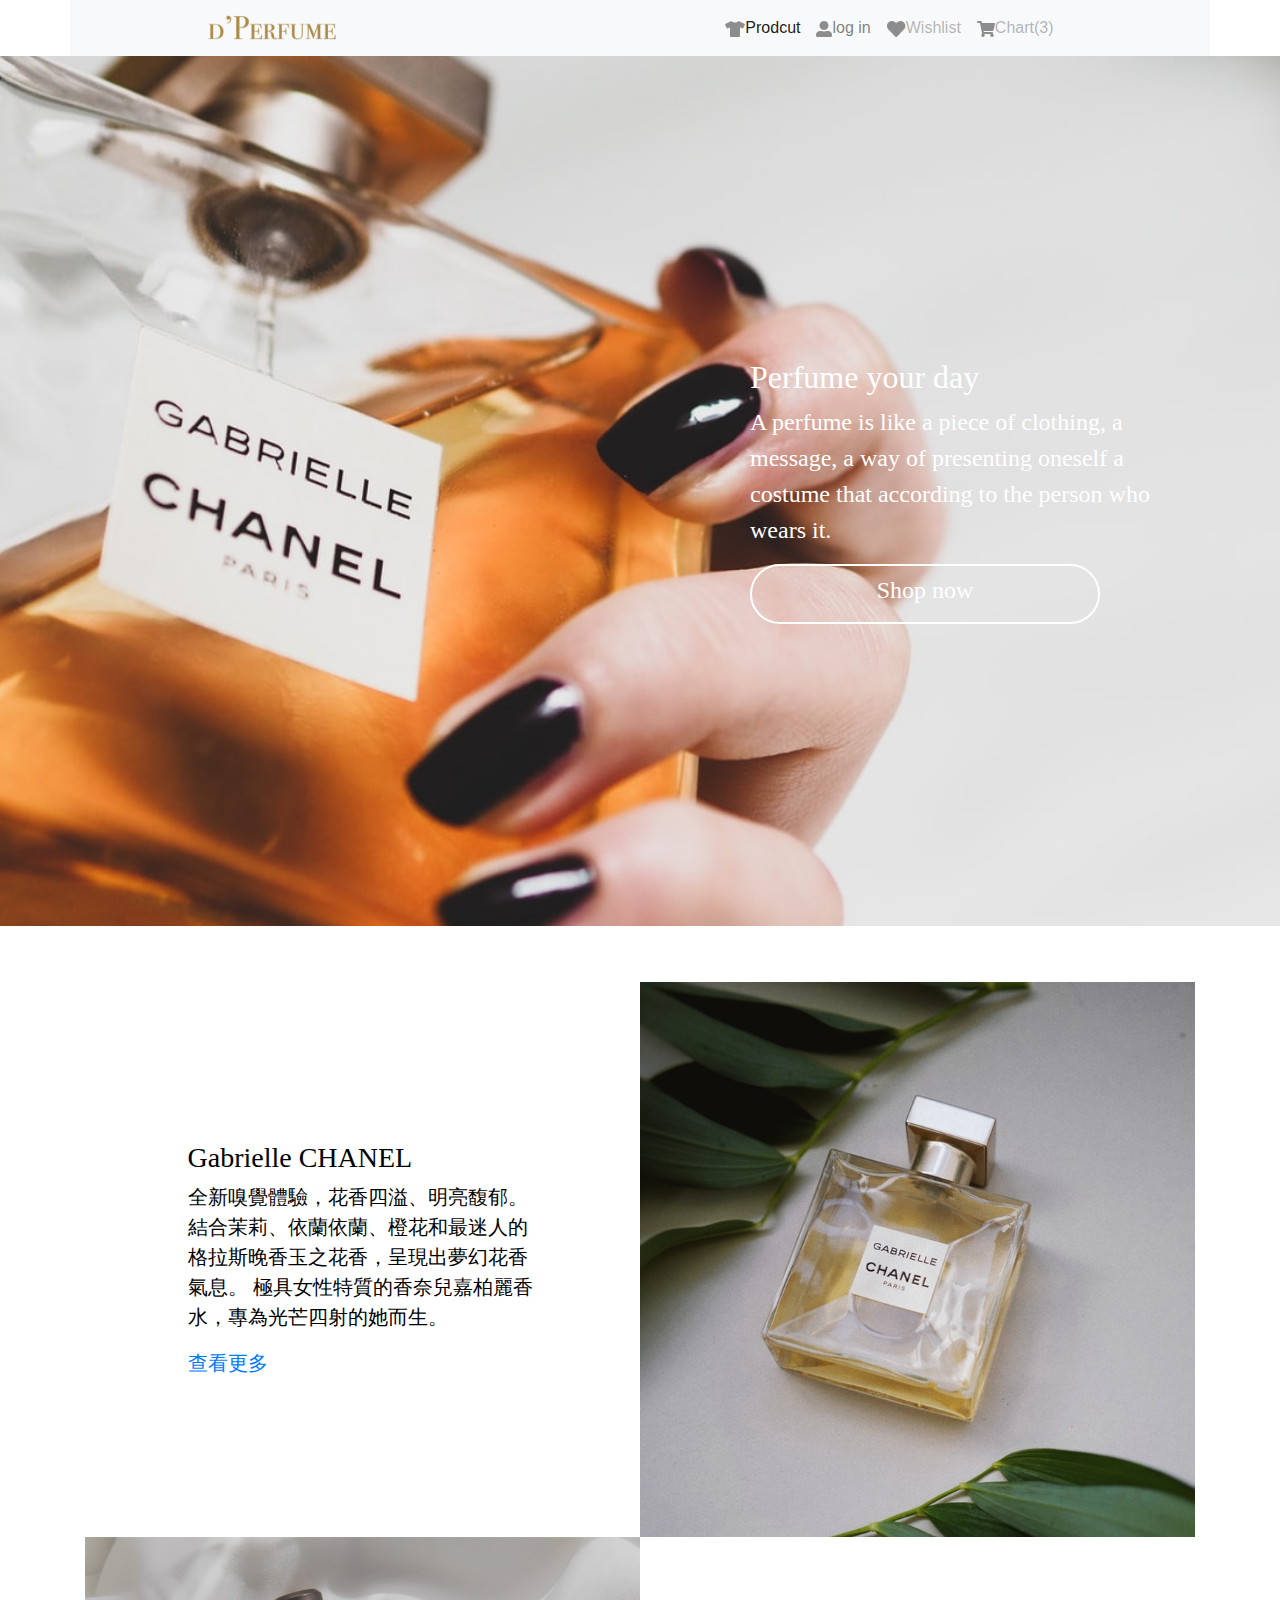
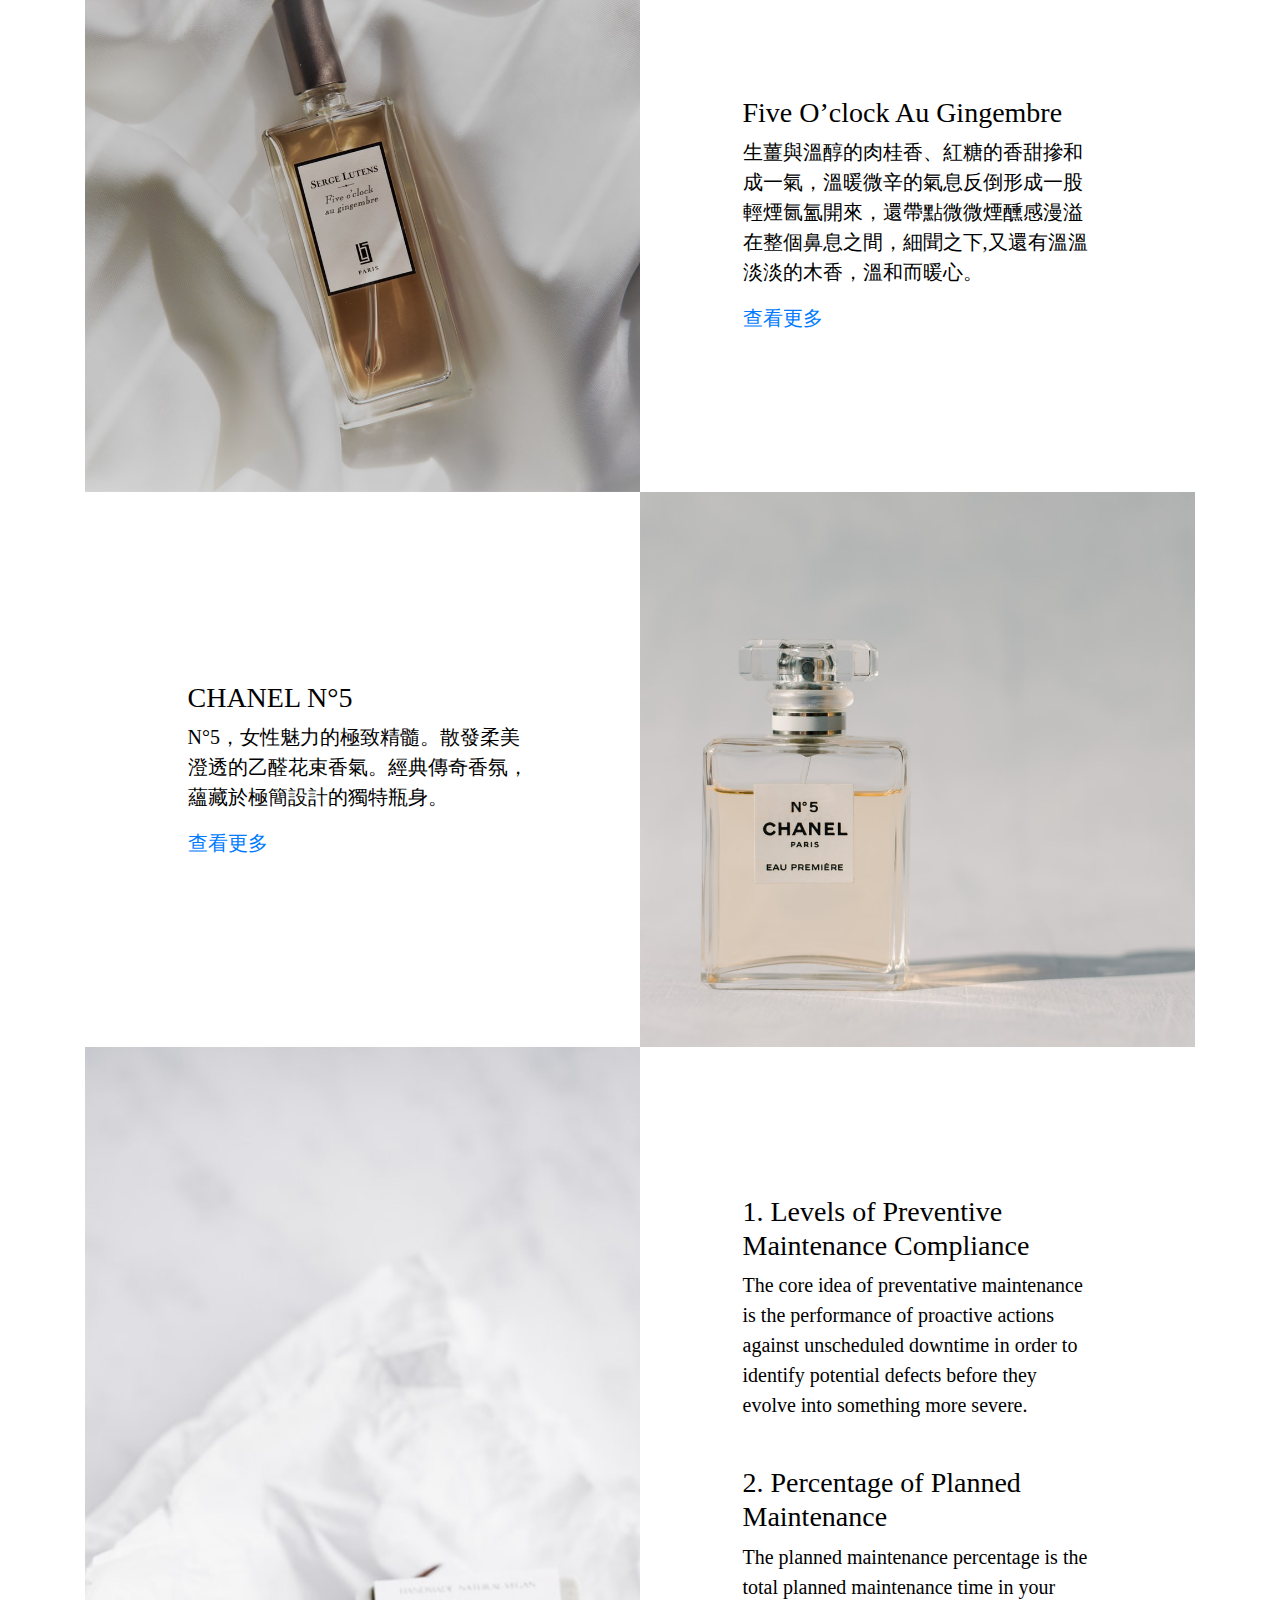
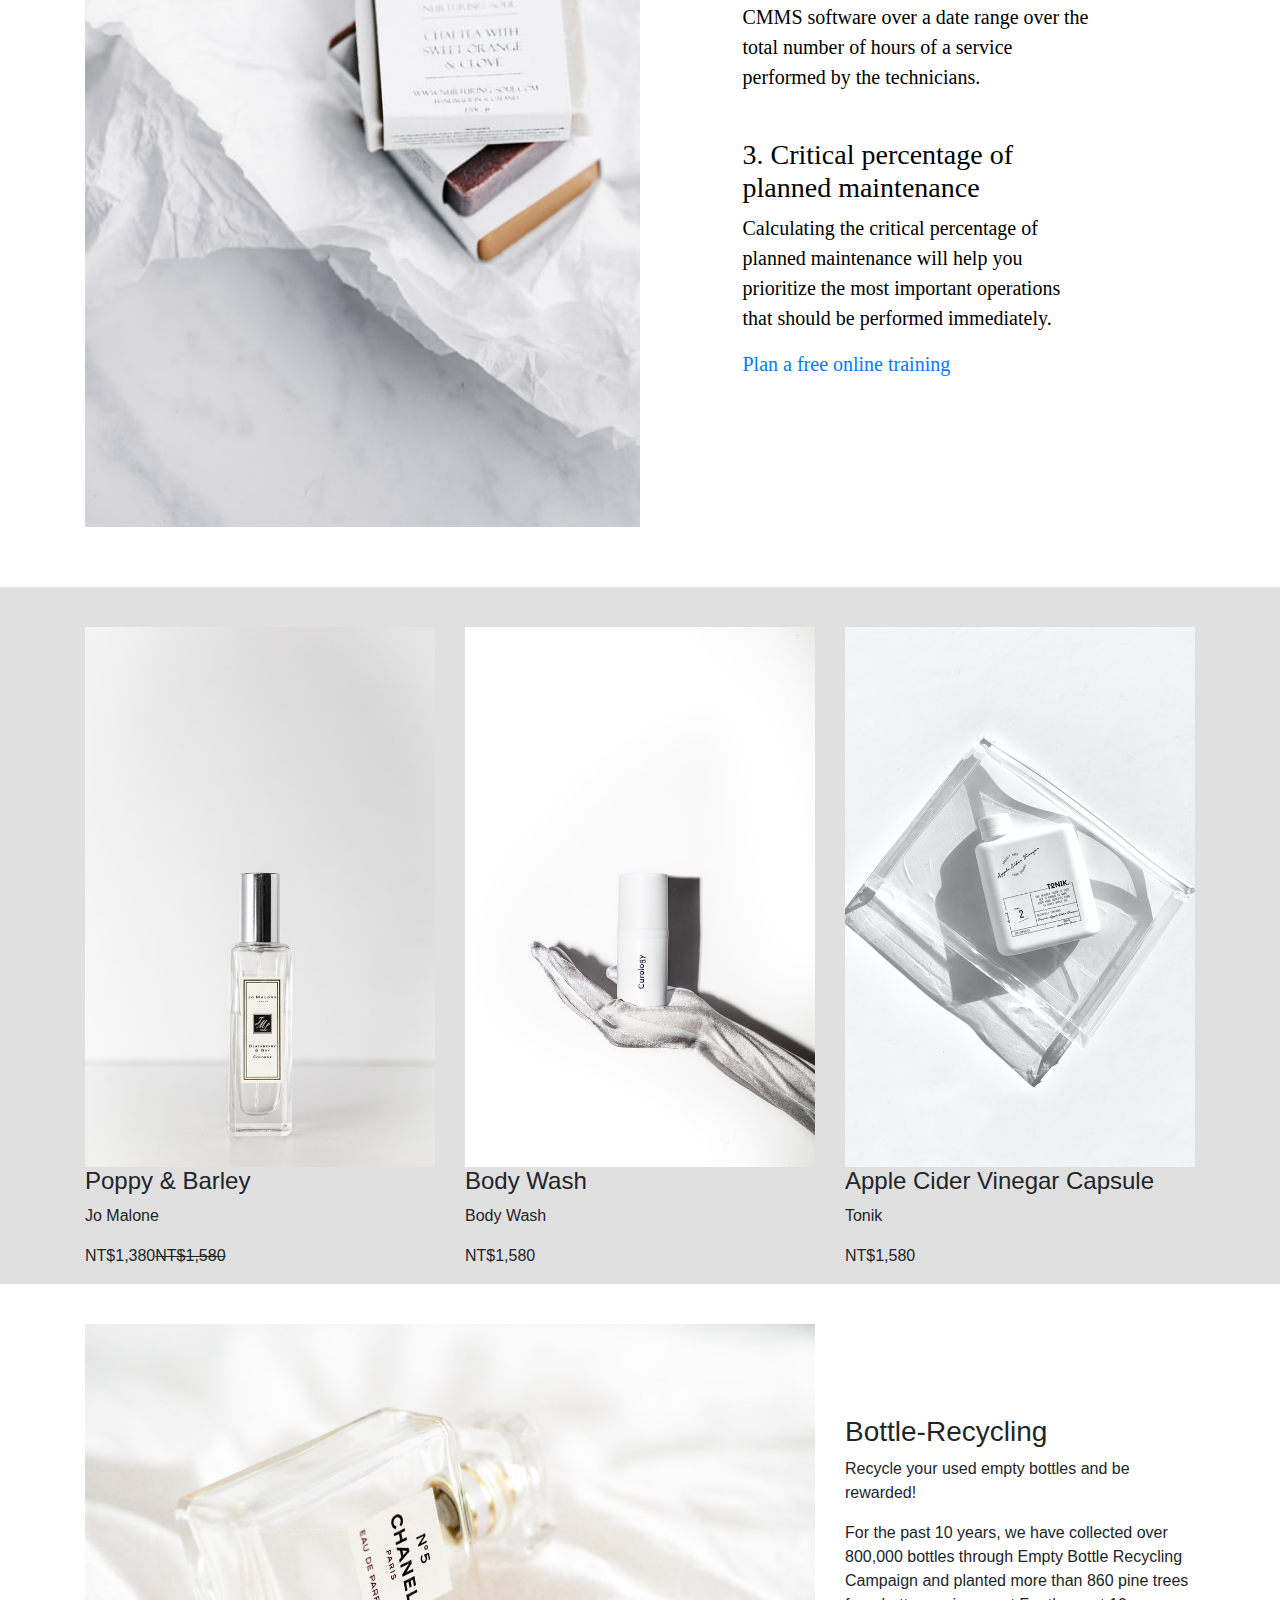
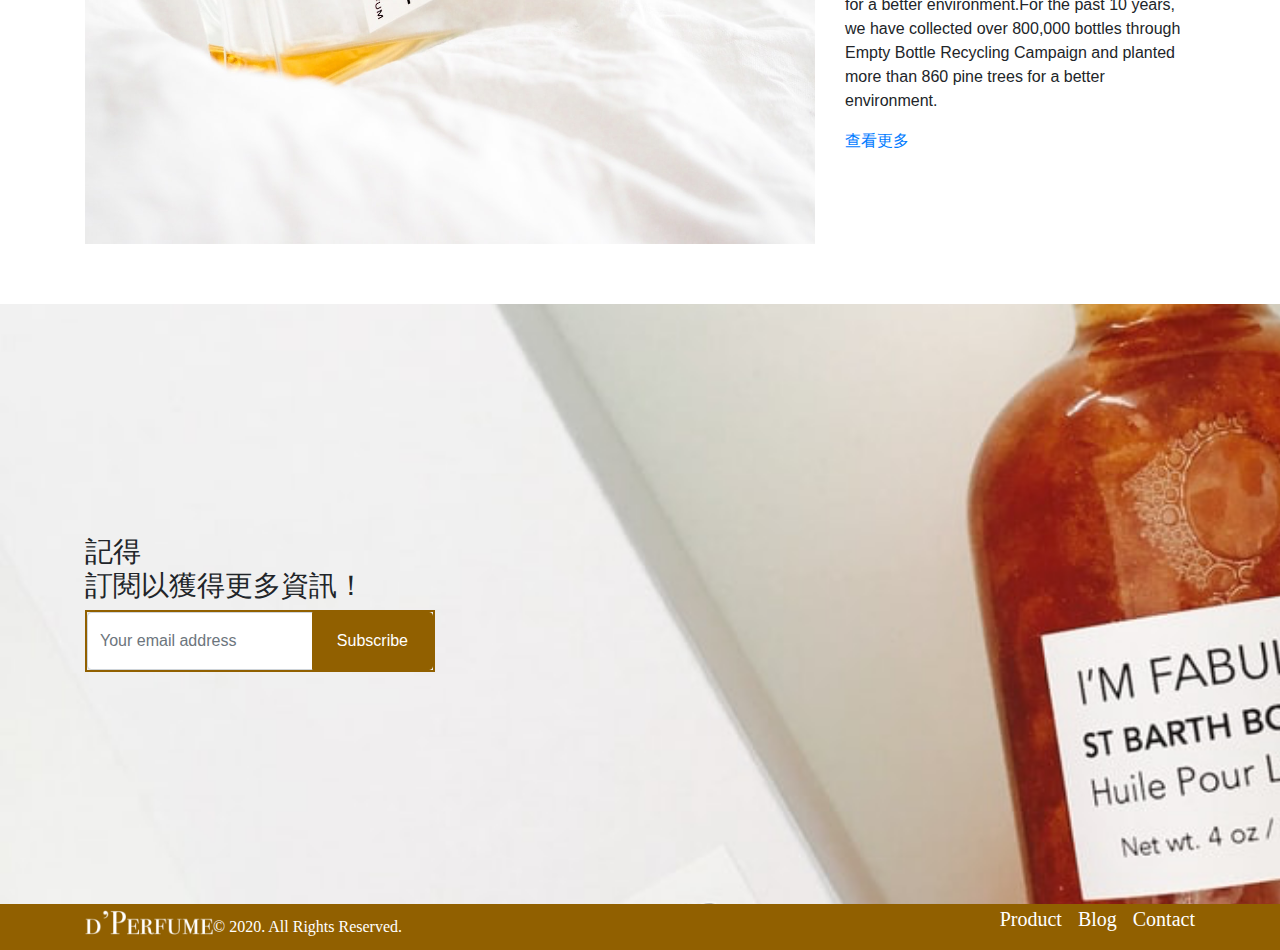
==== commit e82cf877: "hi" ====
--- a/index.html
+++ b/index.html
@@ -6,37 +6,42 @@
     <meta name="viewport" content="width=device width, initial-scale=1.0">
     <title>香水首頁</title>
     <link rel="stylesheet" href="all1.css">
+    <script src="https://code.jquery.com/jquery-3.3.1.slim.min.js" integrity="sha384-q8i/X+965DzO0rT7abK41JStQIAqVgRVzpbzo5smXKp4YfRvH+8abtTE1Pi6jizo" crossorigin="anonymous"></script>
+    <script src="https://cdnjs.cloudflare.com/ajax/libs/popper.js/1.14.7/umd/popper.min.js" integrity="sha384-UO2eT0CpHqdSJQ6hJty5KVphtPhzWj9WO1clHTMGa3JDZwrnQq4sF86dIHNDz0W1" crossorigin="anonymous"></script>
+    <script src="https://stackpath.bootstrapcdn.com/bootstrap/4.3.1/js/bootstrap.min.js" integrity="sha384-JjSmVgyd0p3pXB1rRibZUAYoIIy6OrQ6VrjIEaFf/nJGzIxFDsf4x0xIM+B07jRM" crossorigin="anonymous"></script>
 </head>
 
 
 <body>
     <div class="container">
-        <div class="row d-flex justify-content-between ">
-            <div class="header-logo  d-flex align-items-center ">
-                <a href="index.html"><img src="image/layout/d’Perfume.png" alt=""></a>
-            </div>
-            <nav class="navbar navbar-expand-lg navbar-light bg-light">
-                <button class="navbar-toggler" type="button" data-toggle="collapse" data-target="#navbarTogglerDemo01" aria-controls="navbarTogglerDemo01" aria-expanded="false" aria-label="Toggle navigation">
+        <nav class="navbar navbar-expand-lg navbar-light bg-light row ">
+            <div class="col-12 col-lg-7 row d-flex justify-content-around">
+                <div>
+                    <a href="index.html"><img src="image/layout/d’Perfume.png" alt=""></a>
+                </div>
+                <div>
+                    <button class="navbar-toggler" type="button" data-toggle="collapse" data-target="#navbarTogglerDemo01" aria-controls="navbarTogglerDemo01" aria-expanded="false" aria-label="Toggle navigation">
                   <span class="navbar-toggler-icon"></span>
                 </button>
-                <div class="collapse navbar-collapse" id="navbarTogglerDemo01">
-                    <ul class="navbar-nav mr-auto mt-2 mt-lg-0">
-                        <li class="nav-item active">
-                            <a class="nav-link" href="product-list.html"><img src="image/layout/tshirt.png" alt="">Prodcut<span class="sr-only">(current)</span></a>
-                        </li>
-                        <li class="nav-item">
-                            <a class="nav-link" href="log-in.html"><img src="image/layout/user-alt.png" alt="">log in</a>
-                        </li>
-                        <li class="nav-item">
-                            <a class="nav-link disabled" href="#"><img src="image/layout/heart.png" alt="">Wishlist</a>
-                        </li>
-                        <li class="nav-item">
-                            <a class="nav-link disabled" href="#"><img src="image/layout/shopping-cart.png" alt="">Chart(3)</a>
-                        </li>
-                    </ul>
-                </div>
-            </nav>
-        </div>
+                </div>
+            </div>
+            <div class="collapse navbar-collapse col-12 col-lg-5" id="navbarTogglerDemo01">
+                <ul class="navbar-nav mr-sm-0 mt-2 mt-lg-0  ">
+                    <li class="nav-item active text-center">
+                        <a class="nav-link" href="product-list.html"><img src="image/layout/tshirt.png" alt="">Prodcut<span class="sr-only">(current)</span></a>
+                    </li>
+                    <li class="nav-item text-center">
+                        <a class="nav-link" href="log-in.html"><img src="image/layout/user-alt.png" alt="">log in</a>
+                    </li>
+                    <li class="nav-item text-center">
+                        <a class="nav-link disabled" href="#"><img src="image/layout/heart.png" alt="">Wishlist</a>
+                    </li>
+                    <li class="nav-item text-center">
+                        <a class="nav-link disabled" href="#"><img src="image/layout/shopping-cart.png" alt="">Chart(3)</a>
+                    </li>
+                </ul>
+            </div>
+        </nav>
     </div>
 
     <div class="banner d-flex align-items-center">
@@ -53,7 +58,7 @@
         </div>
     </div>
     <div class="container">
-        <div class="row flex-md-row-reverse no-gutters">
+        <div class="row flex-md-row-reverse no-gutters ">
             <div class="col-12 col-lg-6  imag2">
                 <img src="image/product/photo-1563170351-be82bc888aa4.png" alt="product1">
             </div>
@@ -65,7 +70,7 @@
                 </div>
             </div>
         </div>
-        <div class="row">
+        <div class="row no-gutters">
             <div class="product2 col-12 col-md-6">
                 <img src="image/product/photo-1584435731369-1e74c4e9385e.png" alt="">
             </div>
@@ -89,7 +94,7 @@
                 </div>
             </div>
         </div>
-        <div class="row">
+        <div class="row no-gutters">
             <div class="product4 col-12 col-lg-6">
                 <img src="image/product/photo-1542038382126-77ae2819338d.png" alt="">
             </div>
@@ -201,11 +206,11 @@
                             <small>© 2020. All Rights Reserved.</small>
                         </div>
                     </div>
-                    <div class="col-12 col-md-6 d-flex justify-content-lg-end">
-                        <ul class="footer-info d-flex">
-                            <li>Product</li>
-                            <li>Blog</li>
-                            <li>Contact</li>
+                    <div class="col-12 col-md-6 d-flex justify-content-lg-end justify-content-sm-center">
+                        <ul class="footer-info d-flex  ">
+                            <li class="ml-3">Product</li>
+                            <li class="ml-3">Blog</li>
+                            <li class="ml-3">Contact</li>
                         </ul>
                     </div>
                 </div>
